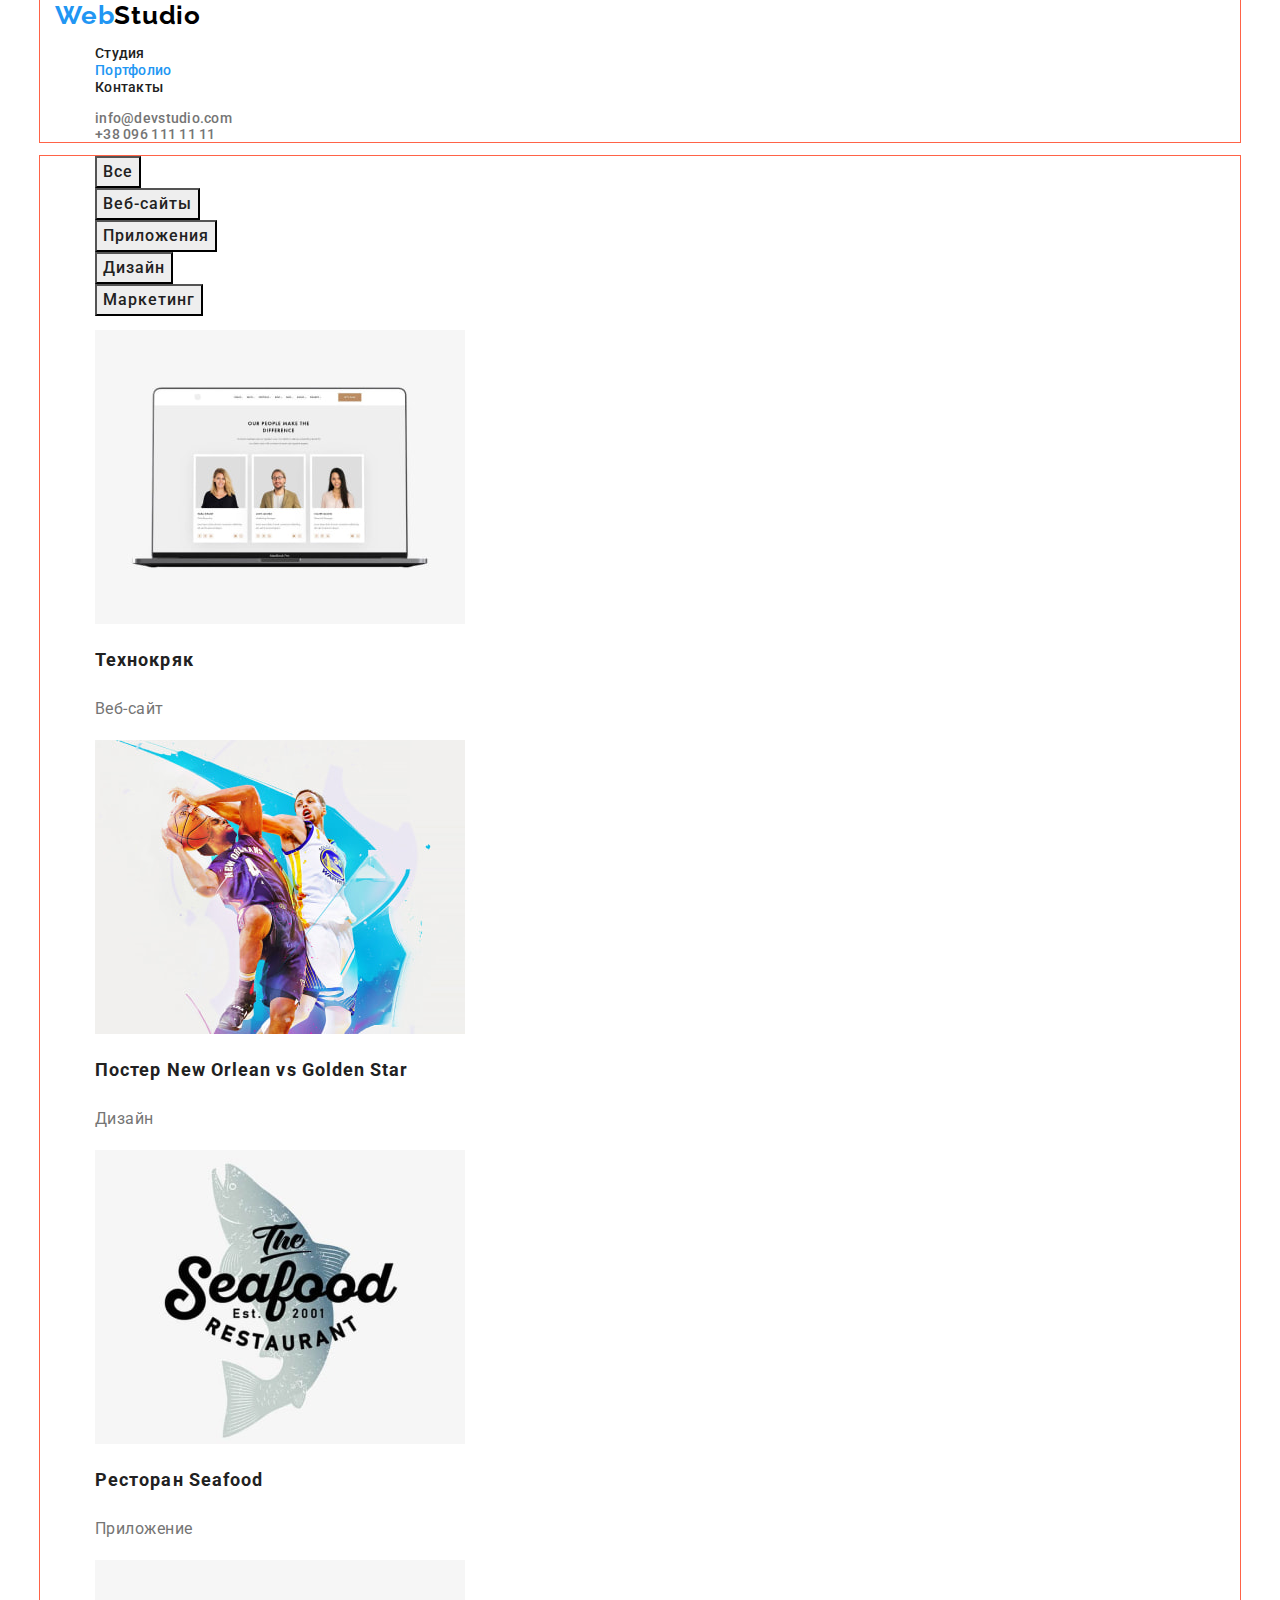
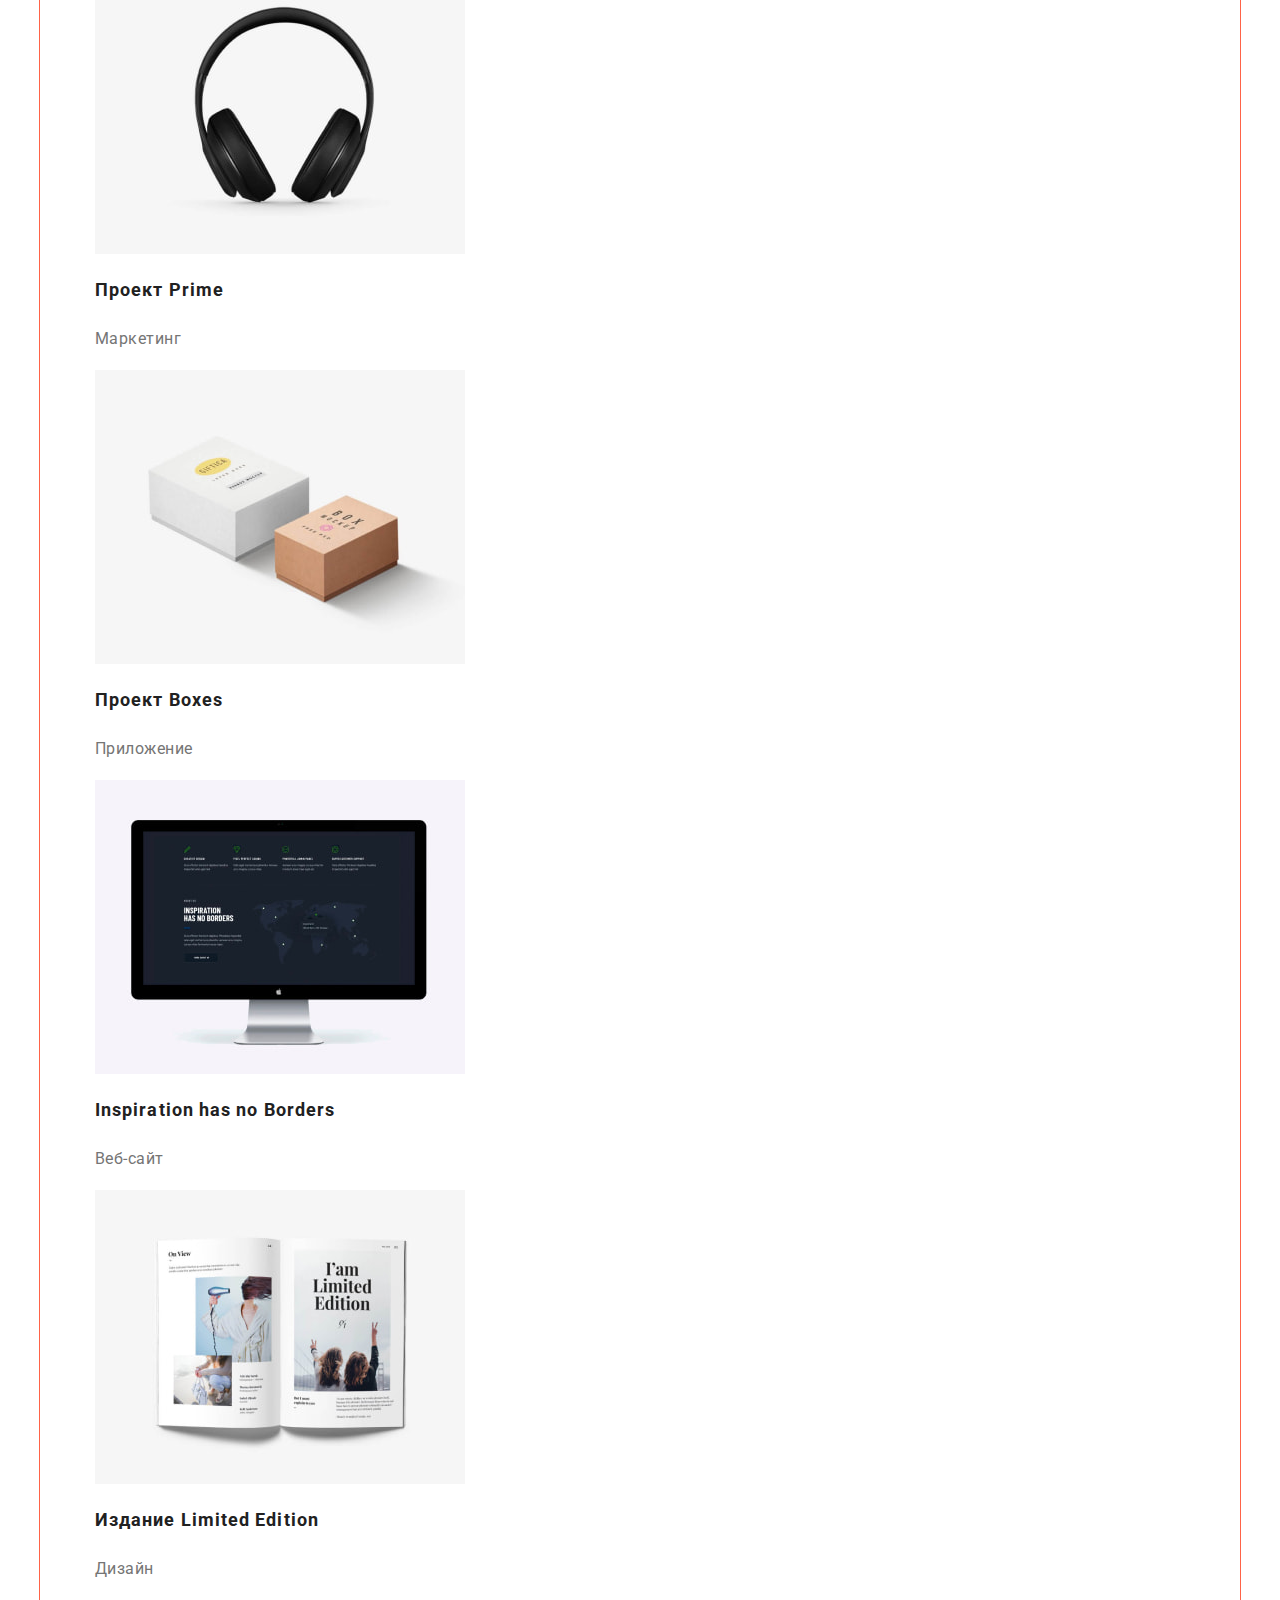
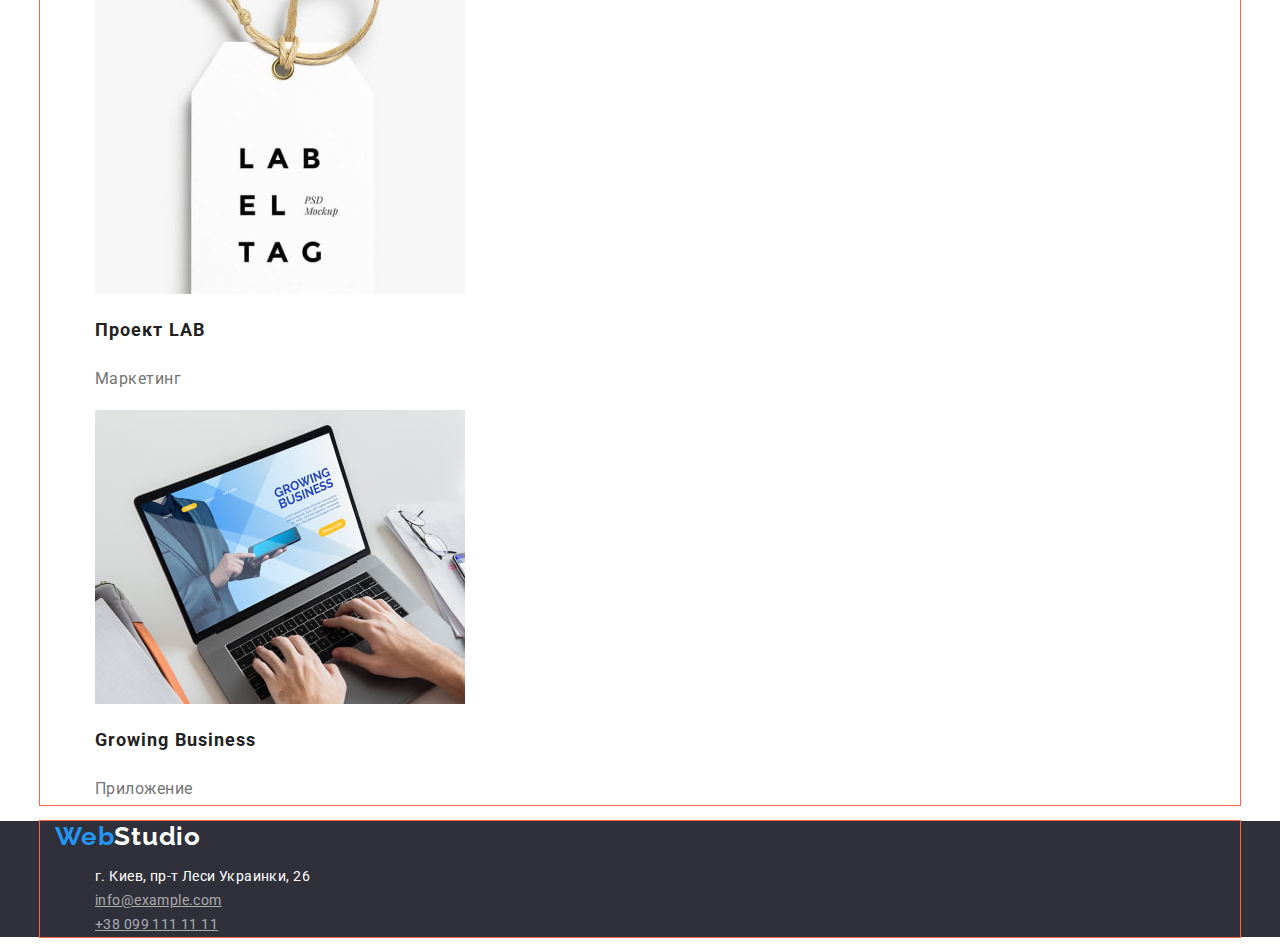
==== portfolio.html @ 44c4bb5a "начинает работу дз3" ====
<!DOCTYPE html>
<html lang="en">
  <head>
    <meta charset="UTF-8" />
    <meta http-equiv="X-UA-Compatible" content="IE=edge" />
    <meta name="viewport" content="width=device-width, initial-scale=1.0" />
    <title>Document</title>
    <!-- Project fonts -->
    <link rel="preconnect" href="https://fonts.googleapis.com" />
    <link rel="preconnect" href="https://fonts.gstatic.com" crossorigin />
    <link
      href="https://fonts.googleapis.com/css2?family=Raleway:wght@700&family=Roboto:wght@400;500;700;900&display=swap"
      rel="stylesheet"
    />
    <!--Normalize -->
    <link
      rel="stylesheet"
      href="https://cdn.jsdelivr.net/npm/modern-normalize@1.1.0/modern-normalize.min.css"
    />
    <!-- Custom styles -->
    <link rel="stylesheet" href="./css/styles.css" />
  </head>

  <body>
    <!-- Шапка сайта -->
    <header>
      <div class="container">
        <nav class="header-nav">
          <a href="index.html" lang="en" class="logo-link"
            >Web<span class="logo-up">Studio</span></a
          >
          <ul class="site-nav">
            <li class="list"><a href="index.html" class="link current">Студия</a></li>
            <li class="list"><a href="./portfolio.html" class="link active">Портфолио</a></li>
            <li class="list"><a href="" class="link">Контакты</a></li>
          </ul>
        </nav>
        <ul class="header-contacts">
          <li class="list">
            <a href="mailto:info@devstudio.com" class="contacts">info@devstudio.com</a>
          </li>
          <li class="list"><a href="tel:+380961111111" class="contacts">+38 096 111 11 11</a></li>
        </ul>
      </div>
    </header>

    <!-- Портфолио -->
    <main>
      <section class="portfolio">
        <div class="container">
          <h1 class="visually-hidden">Портфолио</h1>
          <ul class="portfolio-nav">
            <li class="list"><button type="button" class="button">Все</button></li>
            <li class="list"><button type="button" class="button">Веб-сайты</button></li>
            <li class="list"><button type="button" class="button">Приложения</button></li>
            <li class="list"><button type="button" class="button">Дизайн</button></li>
            <li class="list"><button type="button" class="button">Маркетинг</button></li>
          </ul>
          <ul class="portfolio-title">
            <li class="portfolio-list">
              <img
                src="./images/images-portfolio/portfolio-1.jpg"
                alt="Ноутбук"
                width="370"
                height="294"
              />
              <h2 class="title">Технокряк</h2>
              <p class="list">Веб-сайт</p>
            </li>
            <li class="portfolio-list">
              <img
                src="./images/images-portfolio/portfolio-2.jpg"
                alt="Баскетбол"
                width="370"
                height="294"
              />
              <h2 class="title">Постер New Orlean vs Golden Star</h2>
              <p class="list">Дизайн</p>
            </li>
            <li class="portfolio-list">
              <img
                src="./images/images-portfolio/portfolio-3.jpg"
                alt="Рыбный ресторан"
                width="370"
                height="294"
              />
              <h2 class="title">Ресторан Seafood</h2>
              <p class="list">Приложение</p>
            </li>
            <li class="portfolio-list">
              <img
                src="./images/images-portfolio/portfolio-4.jpg"
                alt="Наушники"
                width="370"
                height="294"
              />
              <h2 class="title">Проект Prime</h2>
              <p class="list">Маркетинг</p>
            </li>
            <li class="portfolio-list">
              <img
                src="./images/images-portfolio/portfolio-5.jpg"
                alt="Коробки"
                width="370"
                height="294"
              />
              <h2 class="title">Проект Boxes</h2>
              <p class="list">Приложение</p>
            </li>
            <li class="portfolio-list">
              <img
                src="./images/images-portfolio/portfolio-6.jpg"
                alt="Монитор"
                width="370"
                height="294"
              />
              <h2 class="title">Inspiration has no Borders</h2>
              <p class="list">Веб-сайт</p>
            </li>
            <li class="portfolio-list">
              <img
                src="./images/images-portfolio/portfolio-7.jpg"
                alt="Журнал"
                width="370"
                height="294"
              />
              <h2 class="title">Издание Limited Edition</h2>
              <p class="list">Дизайн</p>
            </li>
            <li class="portfolio-list">
              <img
                src="./images/images-portfolio/portfolio-8.jpg"
                alt="Бирка"
                width="370"
                height="294"
              />
              <h2 class="title">Проект LAB</h2>
              <p class="list">Маркетинг</p>
            </li>
            <li class="portfolio-list">
              <img
                src="./images/images-portfolio/portfolio-9.jpg"
                alt="Робота с ноутбуком"
                width="370"
                height="294"
              />
              <h2 class="title">Growing Business</h2>
              <p class="list">Приложение</p>
            </li>
          </ul>
        </div>
      </section>
    </main>

    <!-- Футер -->
    <footer class="footer">
      <div class="container"><a href="index.html" lang="en" class="logo-link">Web<span class="logo-down">Studio</span></a>
      <address class="address">
        <ul class="address-list">
          <li class="list">
            <a
              class="link"
              href="https://goo.gl/maps/iHPk22q8Q6fAZVJF9"
              target="_blank"
              rel="noopenen noreferrer"
              >г. Киев, пр-т Леси Украинки, 26</a
            >
          </li>
          <li class="link">
            <a class="link-footer" href="mailto:info@example.com">info@example.com</a>
          </li>
          <li class="link">
            <a class="link-footer" href="tel:+380991111111">+38 099 111 11 11</a>
          </li>
        </ul></div>
      </address>
    </footer>
  </body>
</html>
---- css/styles.css ----
:root {
  --main-font: 'Roboto', sans-serif;
  --secondary-font: Raleway, sans-serif;

  --accent-text-color: #2196f3;
  --accent-secondary-text-color: #ffffff;
  --main-text-color: #212121;
  --secondary-text-color: #757575;

  --main-bg-color: #2f303a;
  --secondary-bg-color: #f5f4fa;
  --another-bg-color: #eeeeee;

  --logo-text-color: #000000;
  --header-line-color: #ececec;
  --contacts-footer-color: rgba(255, 255, 255, 0.6);
  --buton-bg-color: #2196f3;
}

/* General */

body {
  font-family: var(--main-font);

  font-size: 14px;
  letter-spacing: 0.03em;

  color: var(--secondary-text-color);
  background-color: var(--accent-secondary-text-color);
}

address {
  font-style: normal;
}

.button {
  font-family: var(--main-font);
  font-style: normal;
  font-weight: 700;
  font-size: 16px;
  line-height: 1.88;
  display: flex;
  align-items: center;
  text-align: center;
  letter-spacing: 0.06em;

  color: var(--accent-secondary-text-color);
  background-color: var(--buton-bg-color);

  cursor: pointer;
}

.list {
  list-style: none;
}

.link {
  text-decoration: none;
  list-style: none;
}

.visually-hidden {
  position: absolute;
  width: 1px;
  height: 1px;
  margin: -1px;
  border: 0;
  padding: 0;

  white-space: nowrap;
  clip-path: inset(100%);
  clip: rect(0 0 0 0);
  overflow: hidden;
}

.container {
  outline: 1px solid tomato;
  width: 1200px;

  padding-left: 15px;
  padding-right: 15px;

  margin-left: auto;
  margin-right: auto;
}

/* Header */
/* Logo */

.logo-link {
  font-family: var(--secondary-font);
  font-weight: 700;
  font-size: 26px;
  line-height: 1.19;
  letter-spacing: 0.03em;

  color: var(--accent-text-color);

  text-decoration: none;
}

.logo-up {
  color: var(--logo-text-color);
}

.logo-down {
  color: var(--accent-secondary-text-color);
}

/* Navigation */

.site-nav .link {
  font-weight: 500;
  letter-spacing: 0.02em;
  line-height: 1.14;

  color: var(--main-text-color);

  text-decoration: none;
  cursor: pointer;
}

.site-nav .link:hover,
.site-nav .link:focus {
  color: var(--accent-text-color);
}

/* Contacts */

.site-nav .header-contacts {
  list-style: none;
}

.site-nav .link:hover,
.site-nav .link:focus {
  color: var(--accent-text-color);
}

.site-nav .link .current {
  color: var(--accent-text-color);
}

.header-contacts .contacts {
  color: var(--secondary-text-color);
  font-weight: 500;
  letter-spacing: 0.02em;
  text-decoration: none;
}

.header-contacts .contacts:hover,
.header-contacts .contacts:focus {
  color: var(--accent-text-color);
}

/* Hero */

.hero {
  background: var(--main-bg-color);
}

.hero-title {
  font-weight: 900;
  font-size: 44px;
  line-height: 1.36;
  text-align: center;
  letter-spacing: 0.06em;
  text-transform: uppercase;

  color: var(--accent-secondary-text-color);
}

.link.active {
  color: var(--accent-text-color);
}

/* Peculiarities */

.peculiarities-list .title {
  font-weight: 700;
  font-size: 14px;
  line-height: 1.2;
  letter-spacing: 0.03em;
  text-transform: uppercase;

  color: var(--accent-secondary-text-color);
}

.title-list {
  font-size: 14px;
  font-weight: 700;
  line-height: 1.14;

  color: var(--main-text-color);

  text-transform: uppercase;
}

.peculiarities-list .text {
  font-size: 14px;
  line-height: 1.71;
  line-height: 146%;
  vertical-align: Top;

  color: var(--secondary-text-color);
}

/* Employment */

.work-title {
  font-weight: 700;
  font-size: 36px;
  line-height: 42px;
  text-align: center;
  letter-spacing: 0.03em;

  color: var(--main-text-color);
}

.work-title .list {
  list-style: none;
}

/* Team */

.team-list {
  list-style: none;
}

.team {
  background-color: var(--secondary-bg-color);
}

.team-title {
  font-weight: 700;
  font-size: 36px;
  line-height: 1.17;
  text-align: center;
  letter-spacing: 0.03em;

  color: var(--main-text-color);
}

.team-list .team-name {
  font-weight: 500;
  font-size: 16px;
  line-height: 1.18;
  text-align: center;
  letter-spacing: 0.03em;

  color: var(--main-text-color);
}

.team-list .text {
  font-size: 16px;
  line-height: 1.18;
  text-align: center;
  letter-spacing: 0.03em;
}
/* Footer */

.footer {
  background-color: var(--main-bg-color);
  text-decoration: none;
}

.address {
  font-style: normal;
}

.address .address-list {
  list-style: none;
}

.address-list .link {
  line-height: 1.72;

  color: var(--accent-secondary-text-color);

  text-decoration: none;
}

.address-list .link {
  line-height: 1.71;

  color: var(--accent-secondary-text-color);

  text-decoration: none;
}

.address-list .link-footer:hover,
.address-list .link-footer:focus {
  color: var(--accent-text-color);
}

.address-list .link-footer {
  font-size: 14px;
  line-height: 1.71;

  color: var(--contacts-footer-color);
}

.address-list .list:hover,
.address-list .list:focus {
  color: var(--accent-text-color);
}

/* Portfolio Page */

.portfolio {
  list-style: none;
}

.portfolio .button {
  font-weight: 500;
  font-size: 16px;
  line-height: 1.62;

  color: var(--main-text-color);
  background-color: var(--another-bg-color);
}

.portfolio .button:hover,
.portfolio .button:focus {
  color: var(--accent-secondary-text-color);
  background-color: var(--accent-text-color);

  cursor: pointer;
}
.portfolio-list .title {
  font-weight: 700;
  font-size: 18px;
  line-height: 2;
  letter-spacing: 0.06em;

  color: var(--main-text-color);
}

.portfolio-list .list {
  font-size: 16px;
  line-height: 1.88;
  letter-spacing: 0.03em;

  color: var(--secondary-text-color);
}

.portfolio-title {
  list-style: none;
}
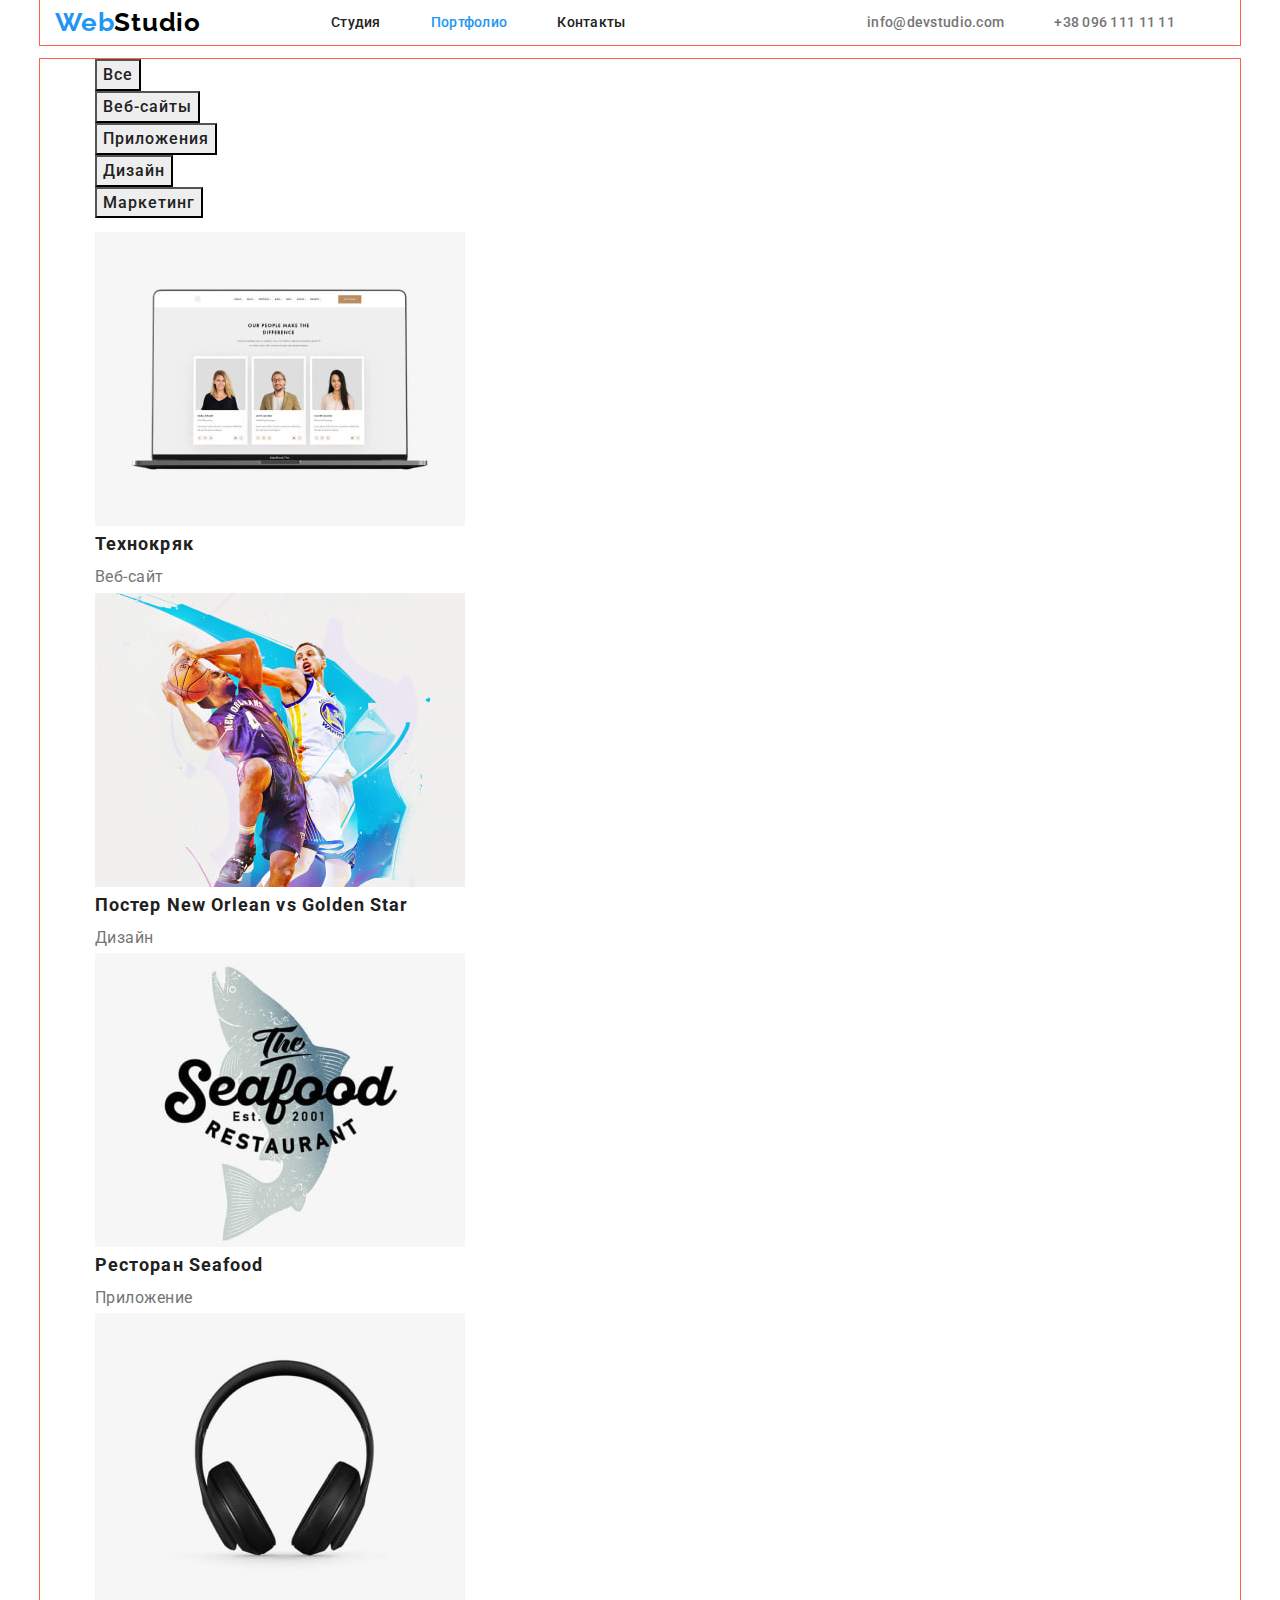
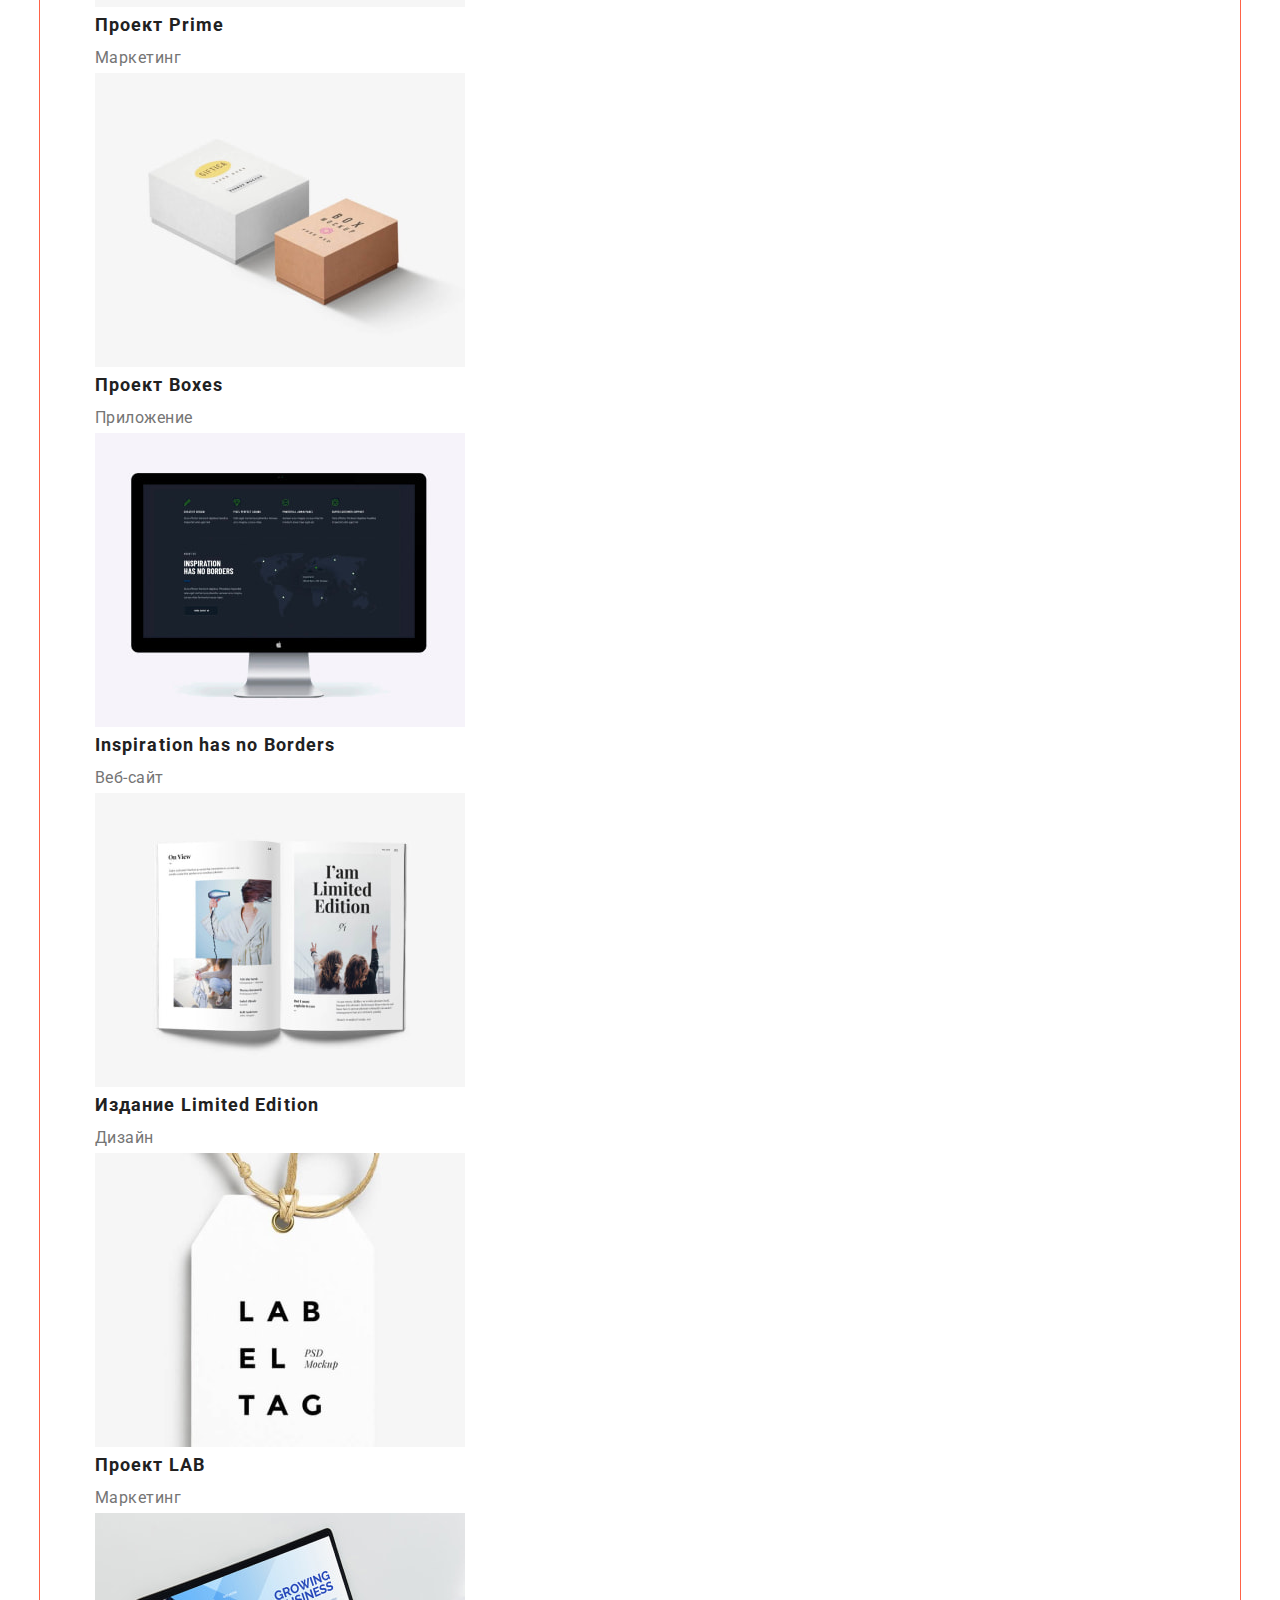
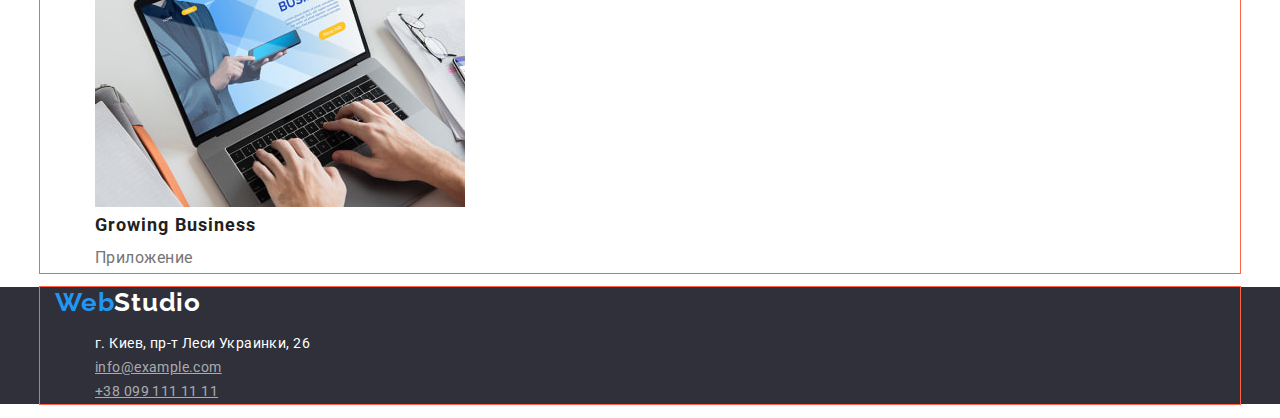
==== commit 52bb1bb1: "делает задачи по дз в header" ====
--- a/portfolio.html
+++ b/portfolio.html
@@ -23,16 +23,14 @@
 
   <body>
     <!-- Шапка сайта -->
-    <header>
-      <div class="container">
+     <header class="header">
+      <div class="container header-container">
+        <a class="logo-link" href="index.html" lang="en">Web<span class="logo-up">Studio</span></a>
         <nav class="header-nav">
-          <a href="index.html" lang="en" class="logo-link"
-            >Web<span class="logo-up">Studio</span></a
-          >
           <ul class="site-nav">
-            <li class="list"><a href="index.html" class="link current">Студия</a></li>
-            <li class="list"><a href="./portfolio.html" class="link active">Портфолио</a></li>
-            <li class="list"><a href="" class="link">Контакты</a></li>
+            <li class="list nav-list"><a href="index.html" class="link">Студия</a></li>
+            <li class="list nav-list"><a href="./portfolio.html" class="link active">Портфолио</a></li>
+            <li class="list nav-list"><a href="" class="link">Контакты</a></li>
           </ul>
         </nav>
         <ul class="header-contacts">
--- a/css/styles.css
+++ b/css/styles.css
@@ -29,6 +29,19 @@
   background-color: var(--accent-secondary-text-color);
 }
 
+h1,
+h2,
+h3,
+h4,
+h5,
+h6,
+p {
+  margin: 0%;
+}
+
+img {
+  display: block;
+}
 address {
   font-style: normal;
 }
@@ -52,6 +65,8 @@
 
 .list {
   list-style: none;
+  margin: 0;
+  padding: 0%;
 }
 
 .link {
@@ -87,7 +102,18 @@
 /* Header */
 /* Logo */
 
+.header-container {
+  display: flex;
+  align-items: center;
+}
+
+.header-contacts {
+  margin-left: auto;
+}
+
 .logo-link {
+  margin-right: 90px;
+
   font-family: var(--secondary-font);
   font-weight: 700;
   font-size: 26px;
@@ -103,11 +129,20 @@
   color: var(--logo-text-color);
 }
 
-.logo-down {
-  color: var(--accent-secondary-text-color);
-}
-
-/* Navigation */
+/* Navigation header */
+
+.site-nav {
+  display: flex;
+  align-items: center;
+}
+
+.nav-list {
+  margin-right: 50px;
+}
+
+.nav-list:last-child {
+  margin: 0;
+}
 
 .site-nav .link {
   font-weight: 500;
@@ -125,19 +160,23 @@
   color: var(--accent-text-color);
 }
 
+.site-nav .link .current {
+  color: var(--accent-text-color);
+}
+
 /* Contacts */
 
+.header-contacts {
+  display: flex;
+  align-items: center;
+}
+
+.contacts {
+  margin-right: 50px;
+}
+
 .site-nav .header-contacts {
   list-style: none;
-}
-
-.site-nav .link:hover,
-.site-nav .link:focus {
-  color: var(--accent-text-color);
-}
-
-.site-nav .link .current {
-  color: var(--accent-text-color);
 }
 
 .header-contacts .contacts {
@@ -304,6 +343,10 @@
   color: var(--accent-text-color);
 }
 
+.logo-down {
+  color: var(--accent-secondary-text-color);
+}
+
 /* Portfolio Page */
 
 .portfolio {
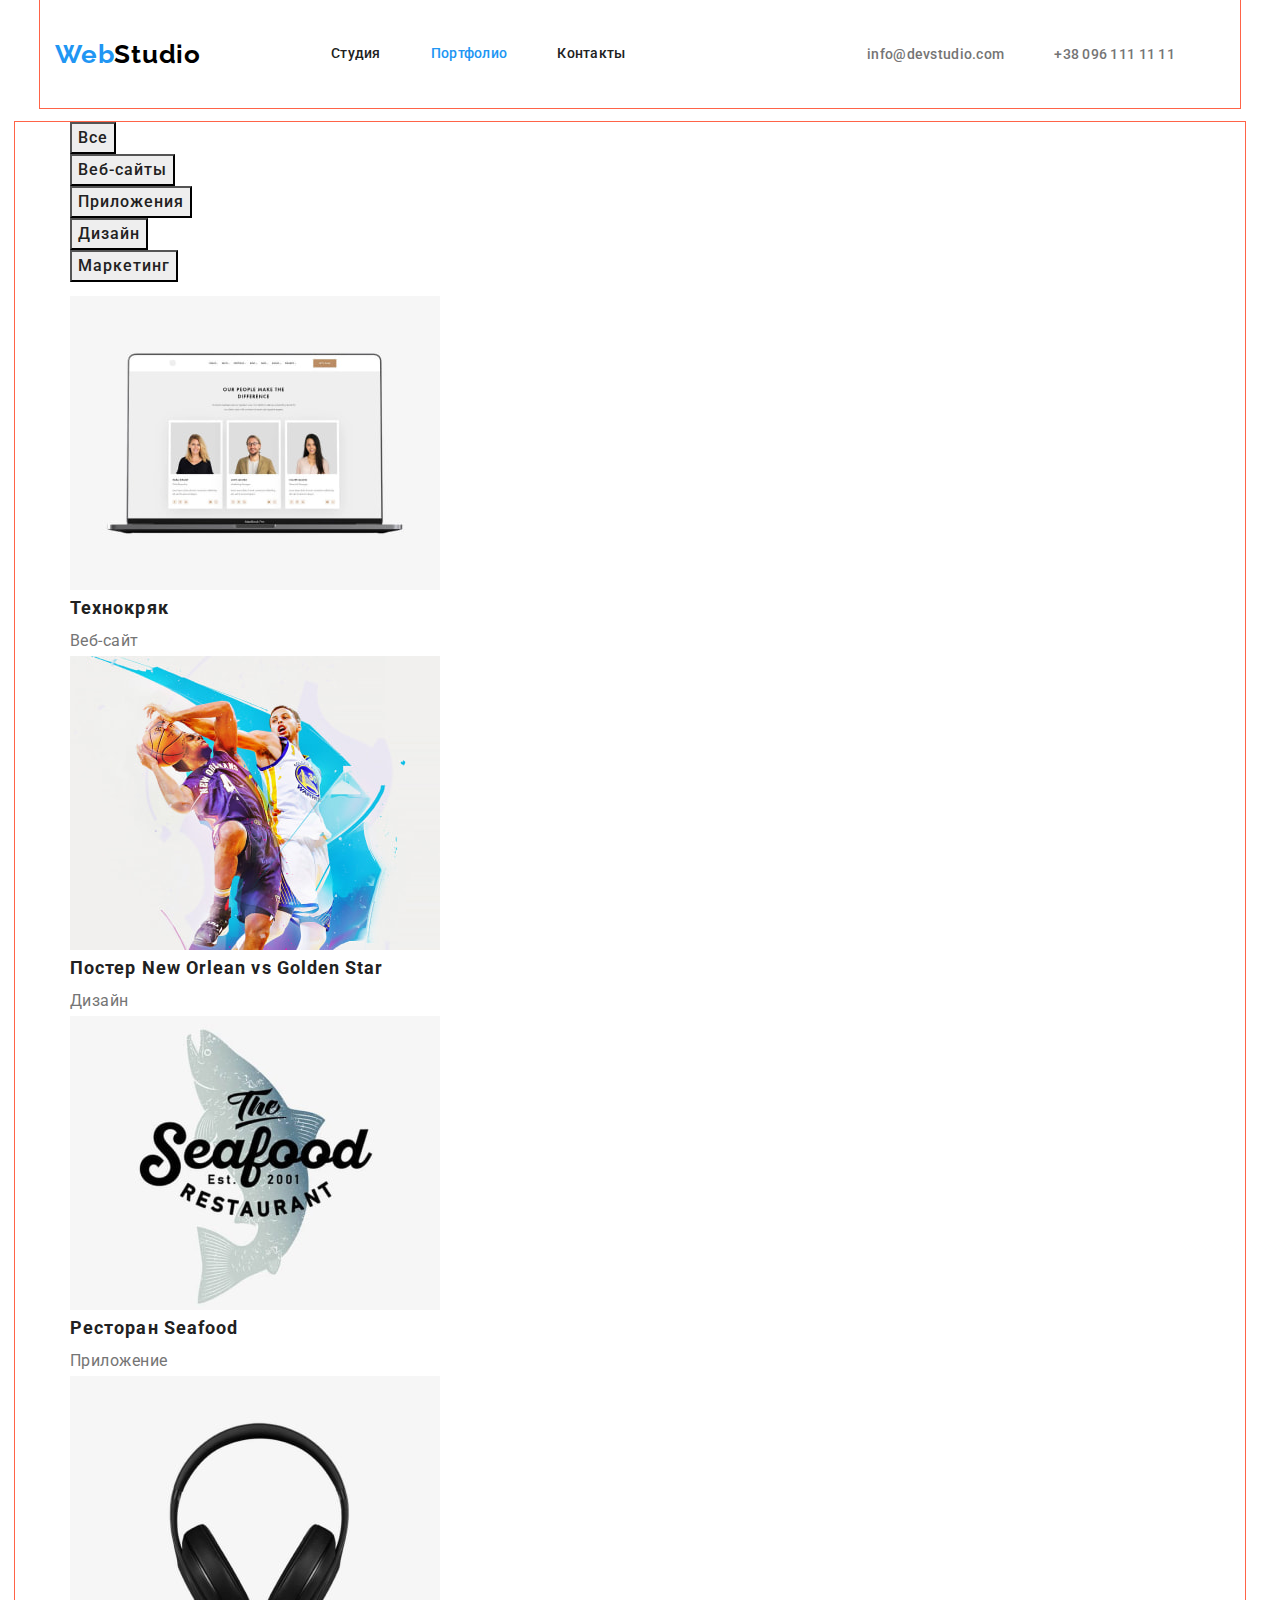
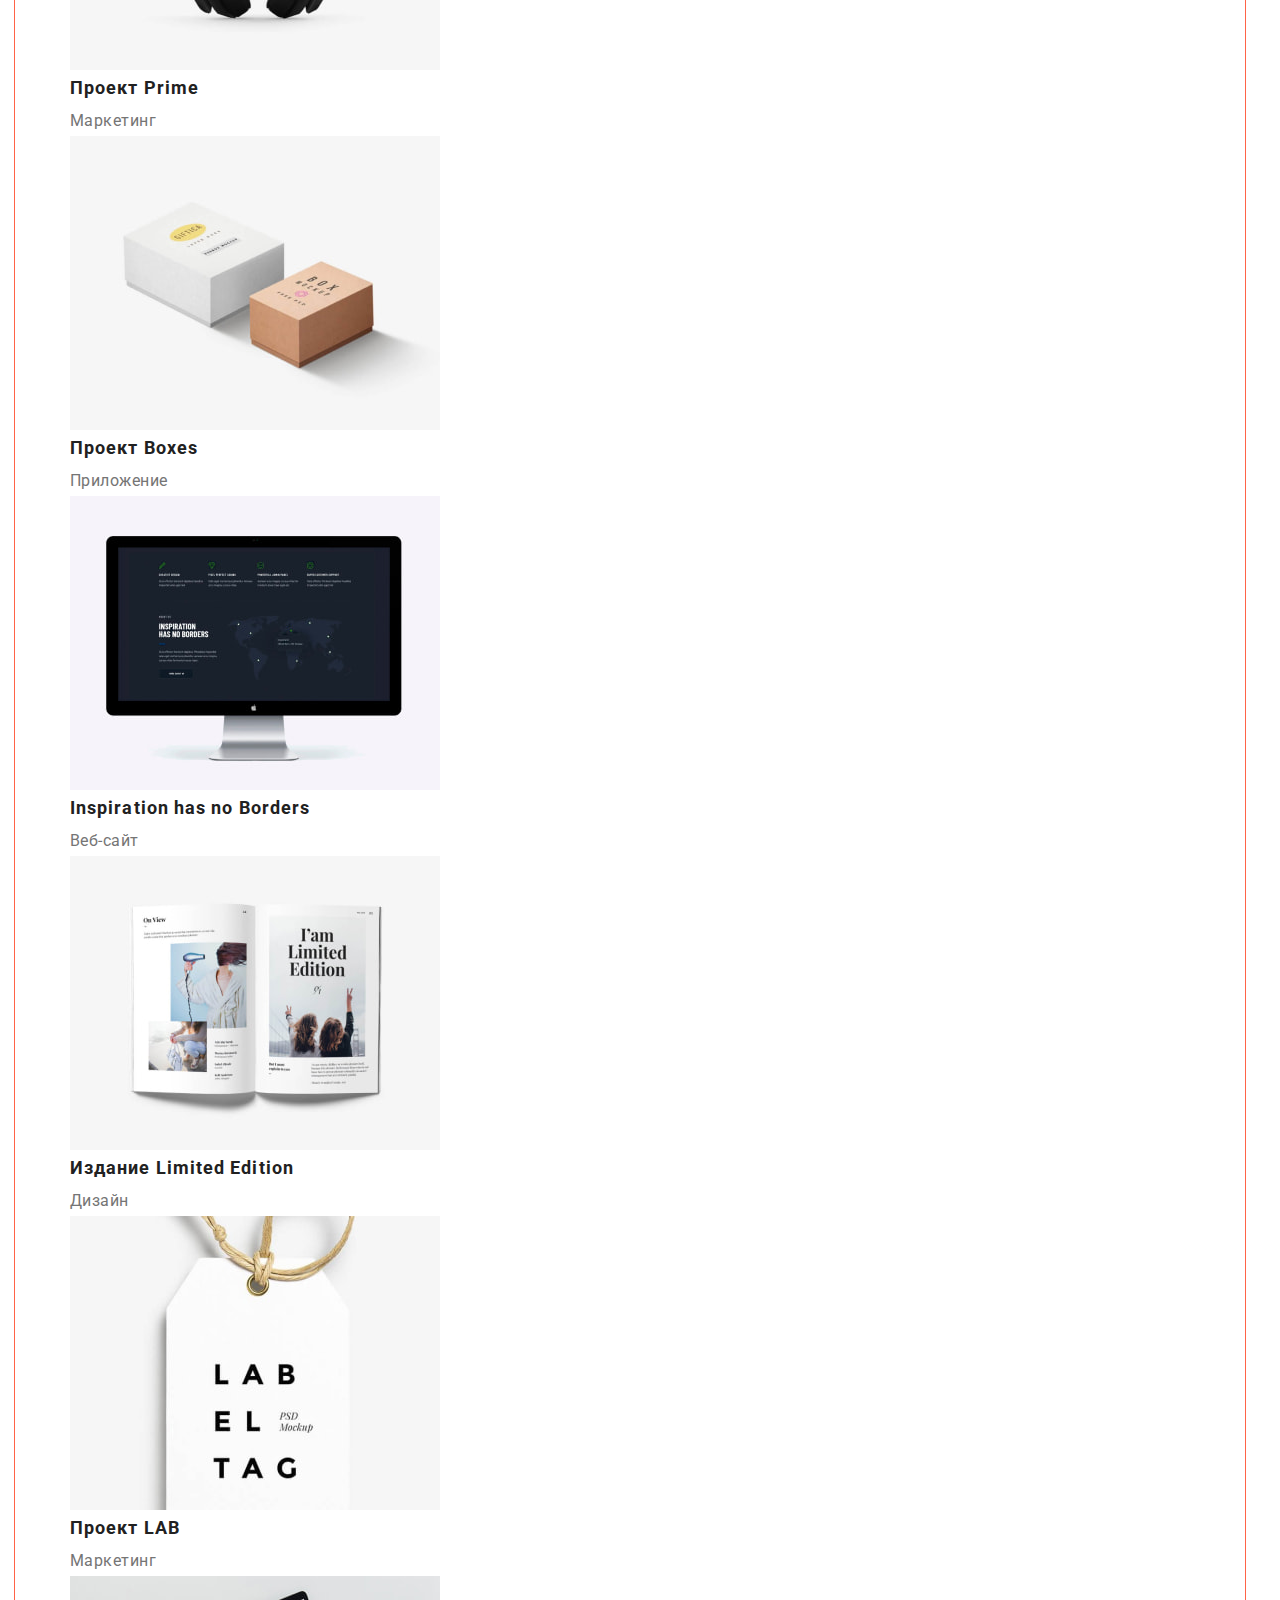
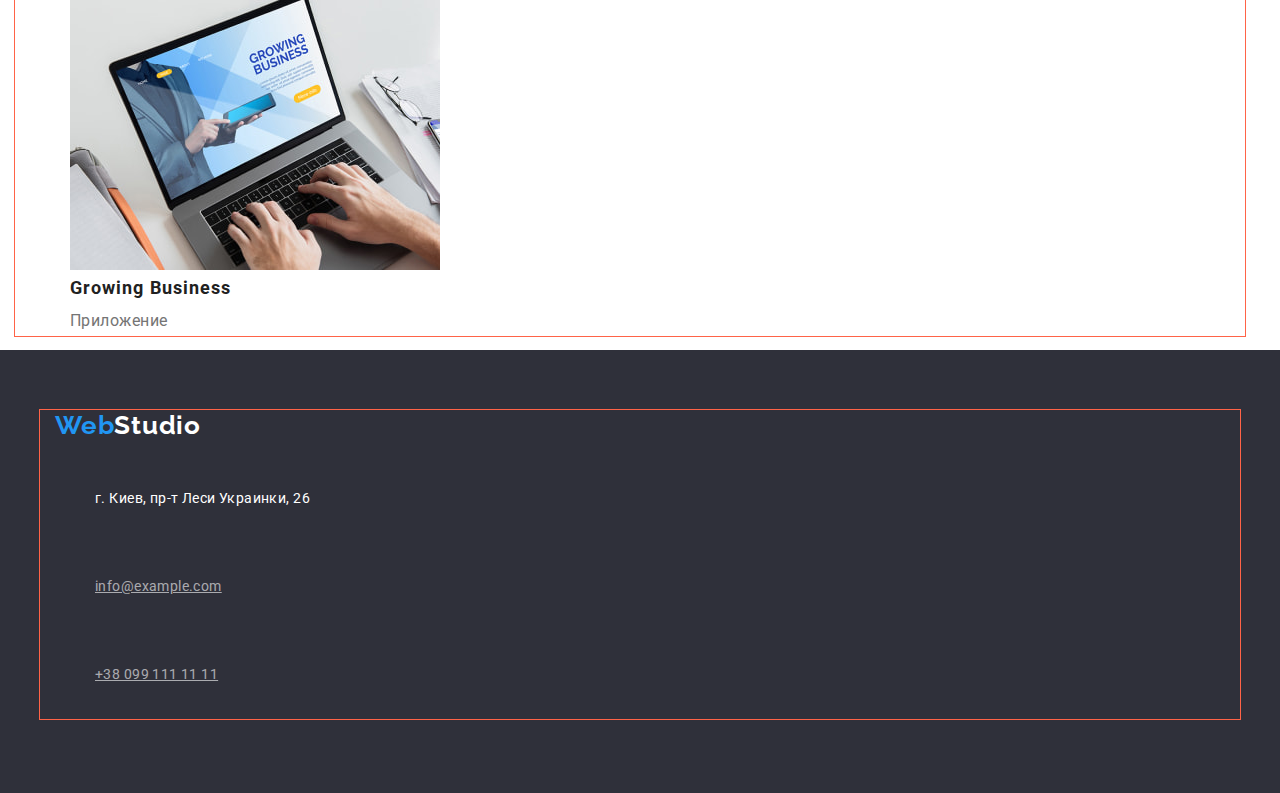
==== commit 123dac14: "начинает работу с героем" ====
--- a/portfolio.html
+++ b/portfolio.html
@@ -45,7 +45,7 @@
     <!-- Портфолио -->
     <main>
       <section class="portfolio">
-        <div class="container">
+        <div class="container portfolio-container">
           <h1 class="visually-hidden">Портфолио</h1>
           <ul class="portfolio-nav">
             <li class="list"><button type="button" class="button">Все</button></li>
--- a/css/styles.css
+++ b/css/styles.css
@@ -36,12 +36,13 @@
 h5,
 h6,
 p {
-  margin: 0%;
+  margin: 0;
 }
 
 img {
   display: block;
 }
+
 address {
   font-style: normal;
 }
@@ -61,17 +62,6 @@
   background-color: var(--buton-bg-color);
 
   cursor: pointer;
-}
-
-.list {
-  list-style: none;
-  margin: 0;
-  padding: 0%;
-}
-
-.link {
-  text-decoration: none;
-  list-style: none;
 }
 
 .visually-hidden {
@@ -99,6 +89,22 @@
   margin-right: auto;
 }
 
+.section {
+  padding-top: 94px;
+  padding-bottom: 94px;
+}
+
+.list {
+  list-style: none;
+  margin: 0;
+  padding: 0%;
+}
+
+.link {
+  text-decoration: none;
+  list-style: none;
+}
+
 /* Header */
 /* Logo */
 
@@ -181,8 +187,10 @@
 
 .header-contacts .contacts {
   color: var(--secondary-text-color);
+
   font-weight: 500;
   letter-spacing: 0.02em;
+
   text-decoration: none;
 }
 
@@ -191,13 +199,29 @@
   color: var(--accent-text-color);
 }
 
+.link,
+.contacts {
+  display: block;
+  padding-top: 32px;
+  padding-bottom: 32px;
+}
+
 /* Hero */
 
 .hero {
   background: var(--main-bg-color);
 }
 
+.button-hero {
+  margin-bottom: 30px;
+}
+
 .hero-title {
+  width: 696px;
+}
+.hero-title {
+  margin-bottom: 30px;
+
   font-weight: 900;
   font-size: 44px;
   line-height: 1.36;
@@ -213,6 +237,14 @@
 }
 
 /* Peculiarities */
+
+.peculiarities-list {
+  display: flex;
+  align-items: center;
+}
+.peculiarities-list .list {
+  width: 270px;
+}
 
 .peculiarities-list .title {
   font-weight: 700;
@@ -298,6 +330,9 @@
 /* Footer */
 
 .footer {
+  padding-top: 60px;
+  padding-bottom: 60px;
+
   background-color: var(--main-bg-color);
   text-decoration: none;
 }
@@ -348,6 +383,13 @@
 }
 
 /* Portfolio Page */
+.portfolio-container {
+  width: 1230px;
+  margin-left: 15px;
+  margin-right: 15px;
+  margin-top: 0;
+  margin-bottom: 0;
+}
 
 .portfolio {
   list-style: none;
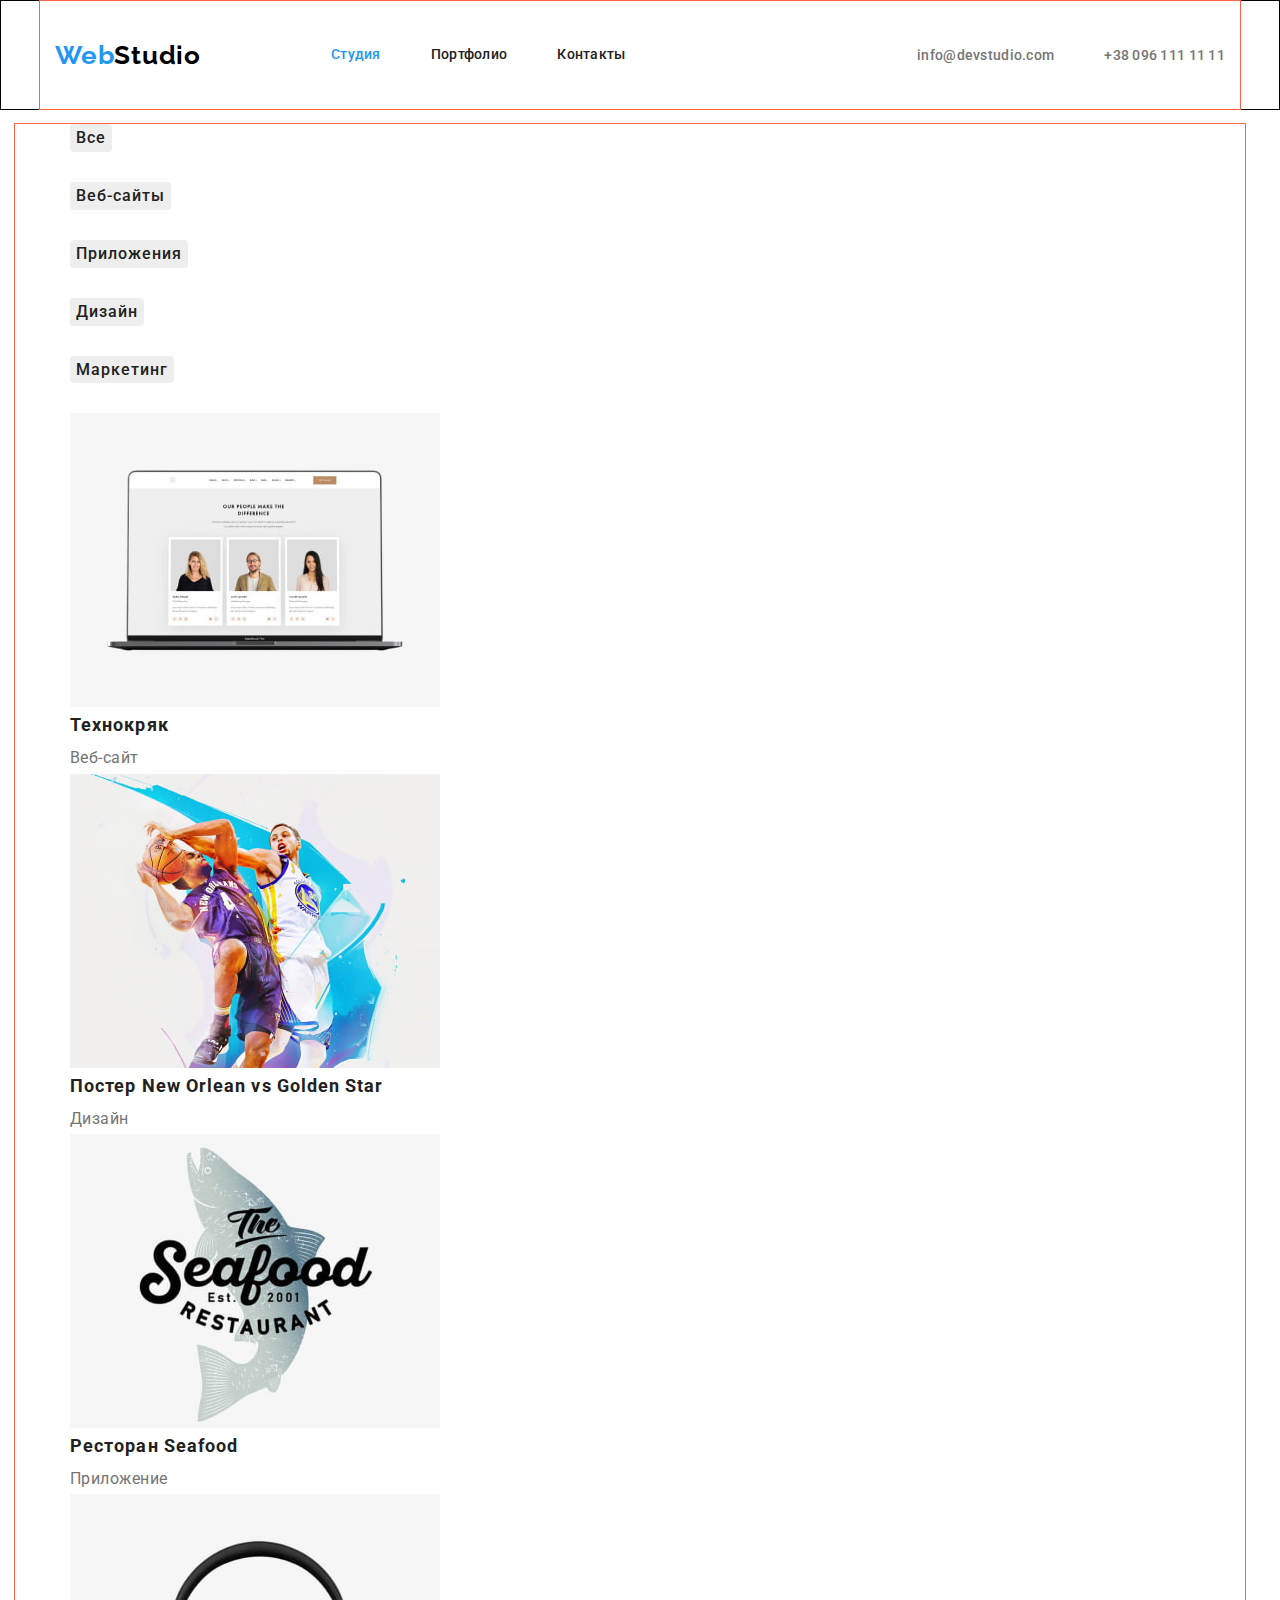
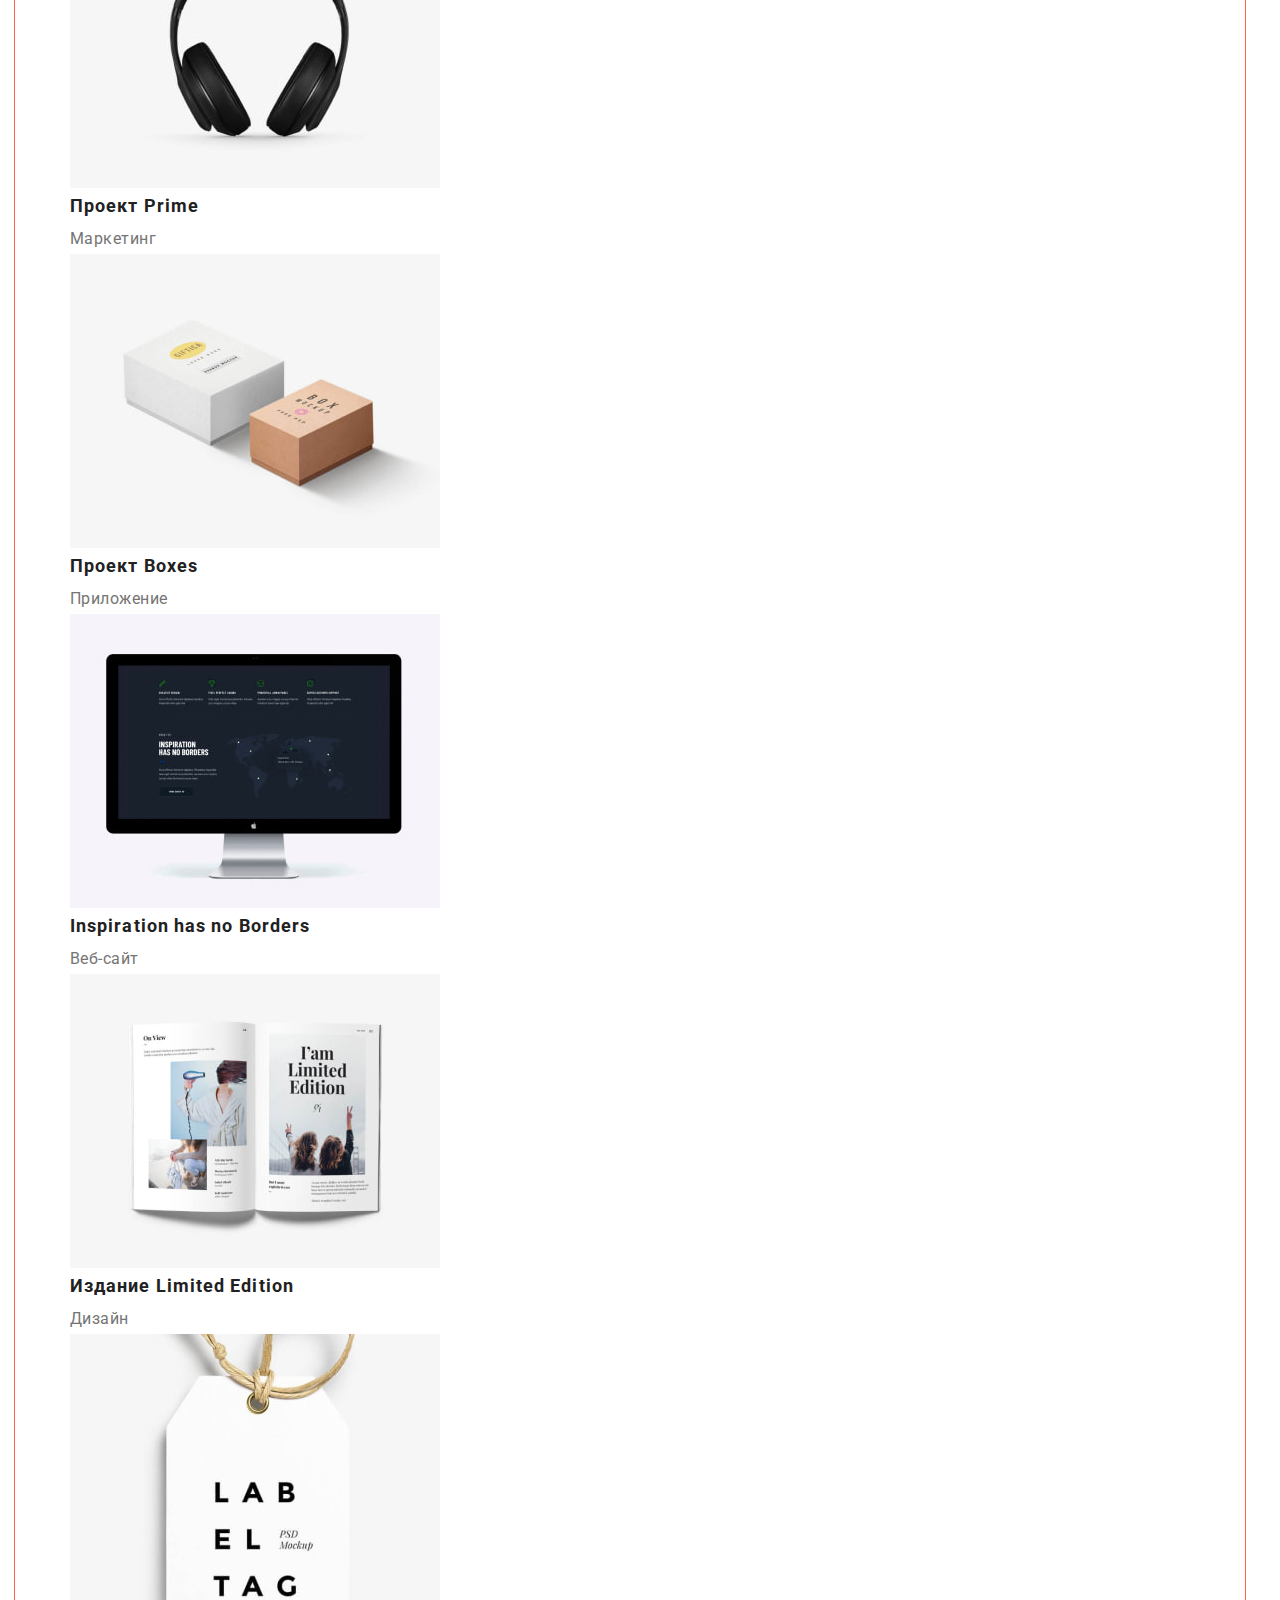
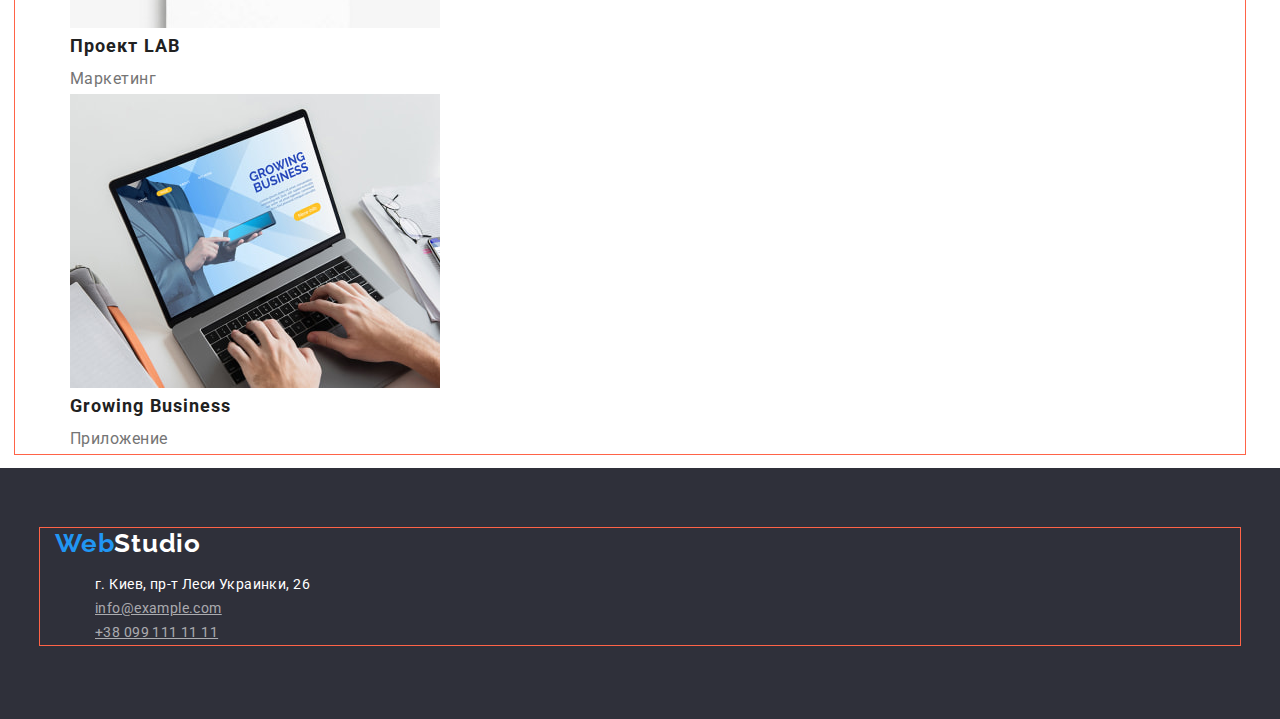
==== commit fec7605e: "создает flex для hero+peculiarities" ====
--- a/portfolio.html
+++ b/portfolio.html
@@ -23,18 +23,20 @@
 
   <body>
     <!-- Шапка сайта -->
-     <header class="header">
+    <header class="header">
       <div class="container header-container">
         <a class="logo-link" href="index.html" lang="en">Web<span class="logo-up">Studio</span></a>
         <nav class="header-nav">
           <ul class="site-nav">
-            <li class="list nav-list"><a href="index.html" class="link">Студия</a></li>
-            <li class="list nav-list"><a href="./portfolio.html" class="link active">Портфолио</a></li>
-            <li class="list nav-list"><a href="" class="link">Контакты</a></li>
+            <li class="list nav-list"><a href="" class="link active nav-link">Студия</a></li>
+            <li class="list nav-list">
+              <a href="./portfolio.html" class="link nav-link">Портфолио</a>
+            </li>
+            <li class="list nav-list"><a href="" class="link nav-link">Контакты</a></li>
           </ul>
         </nav>
         <ul class="header-contacts">
-          <li class="list">
+          <li class="list list-contacts">
             <a href="mailto:info@devstudio.com" class="contacts">info@devstudio.com</a>
           </li>
           <li class="list"><a href="tel:+380961111111" class="contacts">+38 096 111 11 11</a></li>
--- a/css/styles.css
+++ b/css/styles.css
@@ -105,36 +105,37 @@
   list-style: none;
 }
 
+/* Logo */
+
+.logo-link {
+  margin-right: 90px;
+
+  font-family: var(--secondary-font);
+  font-weight: 700;
+  font-size: 26px;
+  line-height: 1.19;
+  letter-spacing: 0.03em;
+
+  color: var(--accent-text-color);
+
+  text-decoration: none;
+}
+
+.logo-up {
+  color: var(--logo-text-color);
+}
+
 /* Header */
-/* Logo */
+
+.header {
+  border: 1px solid black;
+}
 
 .header-container {
   display: flex;
   align-items: center;
 }
 
-.header-contacts {
-  margin-left: auto;
-}
-
-.logo-link {
-  margin-right: 90px;
-
-  font-family: var(--secondary-font);
-  font-weight: 700;
-  font-size: 26px;
-  line-height: 1.19;
-  letter-spacing: 0.03em;
-
-  color: var(--accent-text-color);
-
-  text-decoration: none;
-}
-
-.logo-up {
-  color: var(--logo-text-color);
-}
-
 /* Navigation header */
 
 .site-nav {
@@ -148,6 +149,13 @@
 
 .nav-list:last-child {
   margin: 0;
+}
+
+.nav-link {
+  display: block;
+
+  padding-top: 32px;
+  padding-bottom: 32px;
 }
 
 .site-nav .link {
@@ -175,10 +183,16 @@
 .header-contacts {
   display: flex;
   align-items: center;
-}
-
-.contacts {
+
+  margin-left: auto;
+}
+
+.list-contacts {
   margin-right: 50px;
+}
+
+.list-contacts:last-child {
+  margin-right: 0;
 }
 
 .site-nav .header-contacts {
@@ -189,6 +203,7 @@
   color: var(--secondary-text-color);
 
   font-weight: 500;
+  line-height: 1.14;
   letter-spacing: 0.02em;
 
   text-decoration: none;
@@ -199,26 +214,19 @@
   color: var(--accent-text-color);
 }
 
-.link,
-.contacts {
-  display: block;
-  padding-top: 32px;
-  padding-bottom: 32px;
-}
-
 /* Hero */
 
 .hero {
+  padding-top: 200px;
+  padding-right: 0;
+  padding-bottom: 200px;
+  padding-left: 0;
+
+  text-align: center;
+
   background: var(--main-bg-color);
 }
 
-.button-hero {
-  margin-bottom: 30px;
-}
-
-.hero-title {
-  width: 696px;
-}
 .hero-title {
   margin-bottom: 30px;
 
@@ -232,6 +240,13 @@
   color: var(--accent-secondary-text-color);
 }
 
+.button {
+  margin-bottom: 30px;
+  border: none;
+  border-radius: 4px;
+  cursor: pointer;
+}
+
 .link.active {
   color: var(--accent-text-color);
 }
@@ -242,37 +257,34 @@
   display: flex;
   align-items: center;
 }
-.peculiarities-list .list {
-  width: 270px;
-}
-
-.peculiarities-list .title {
+
+.peculiarities-item {
+  flex-basis: calc((100% - 90px) / 4);
+  margin-right: 30px;
+}
+
+.peculiarities-item:nth-child(4n) {
+  margin-right: 0px;
+}
+
+.title-list {
+  margin-bottom: 10px;
+
   font-weight: 700;
   font-size: 14px;
+  line-height: 1.14;
   line-height: 1.2;
   letter-spacing: 0.03em;
   text-transform: uppercase;
 
-  color: var(--accent-secondary-text-color);
-}
-
-.title-list {
-  font-size: 14px;
-  font-weight: 700;
-  line-height: 1.14;
-
-  color: var(--main-text-color);
-
-  text-transform: uppercase;
+  color: var(--main-text-color);
 }
 
 .peculiarities-list .text {
   font-size: 14px;
   line-height: 1.71;
-  line-height: 146%;
-  vertical-align: Top;
-
-  color: var(--secondary-text-color);
+
+  color: var(--main-text-color));
 }
 
 /* Employment */
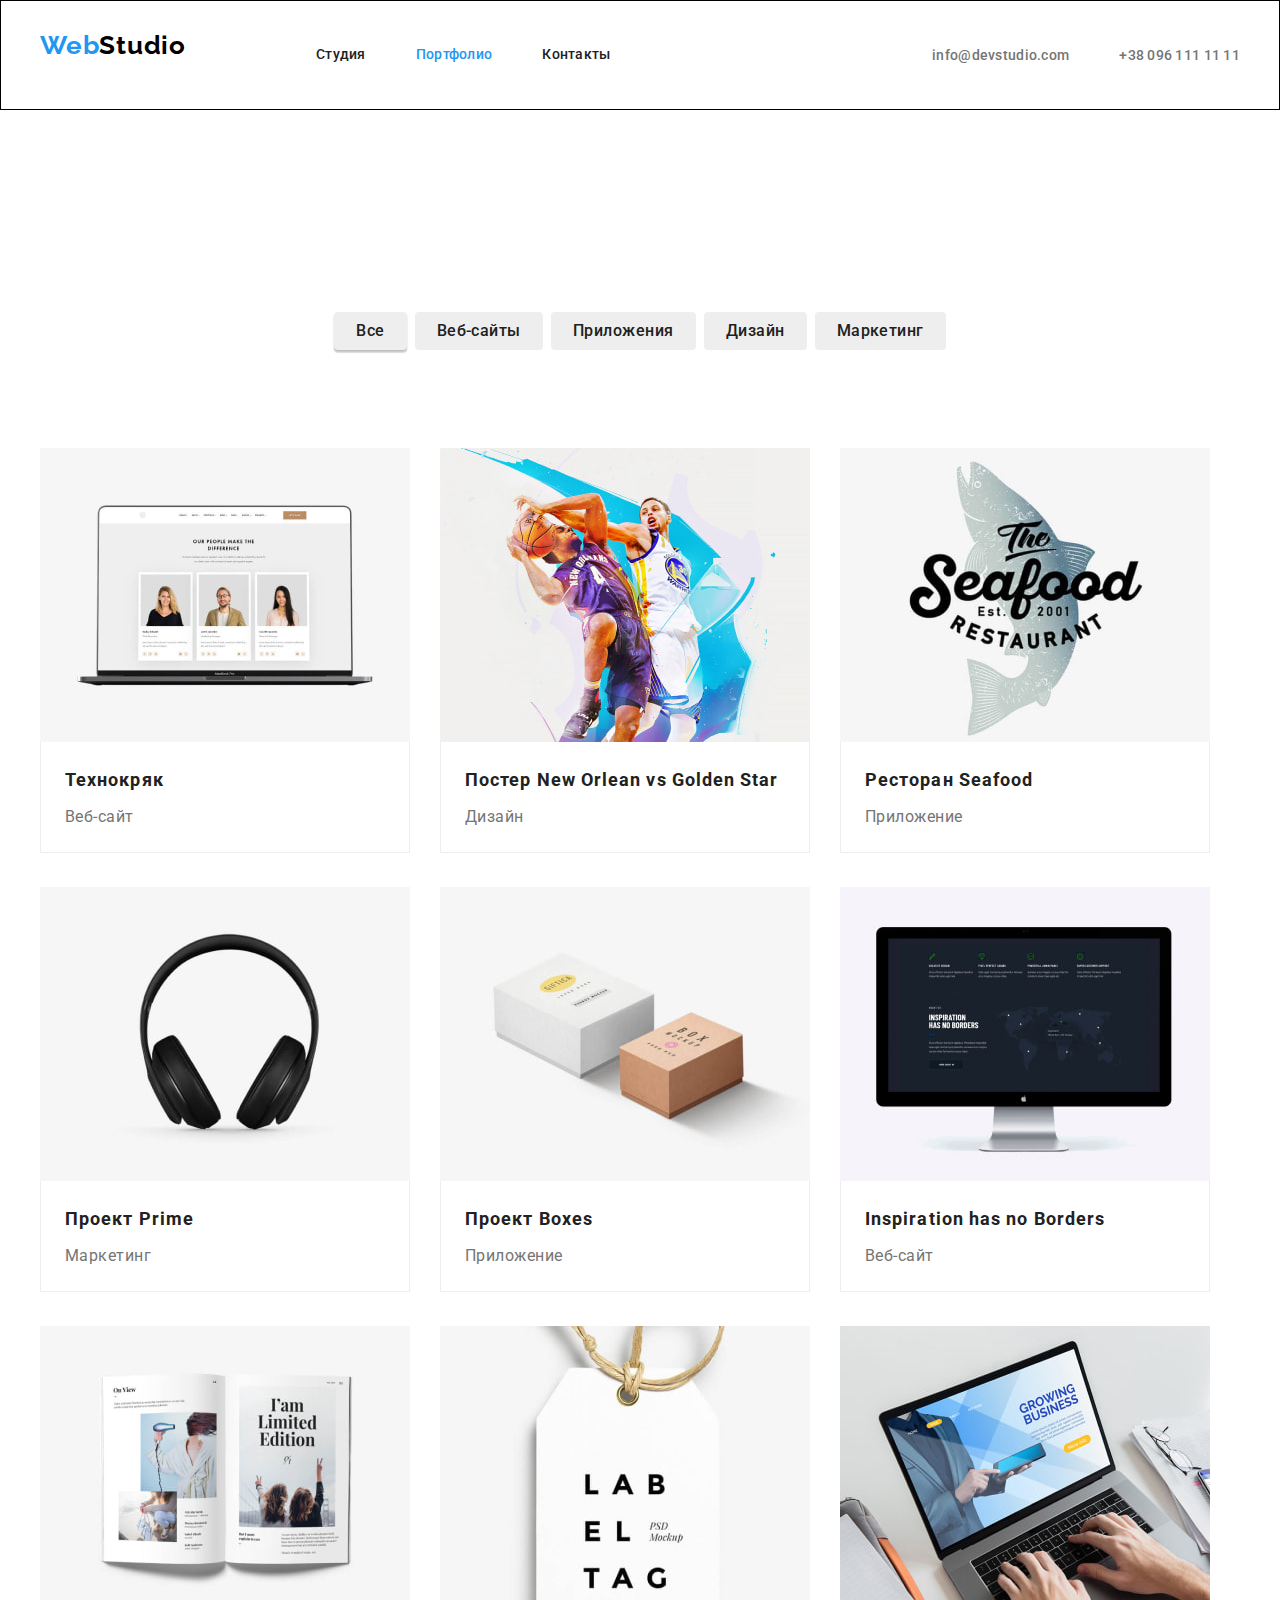
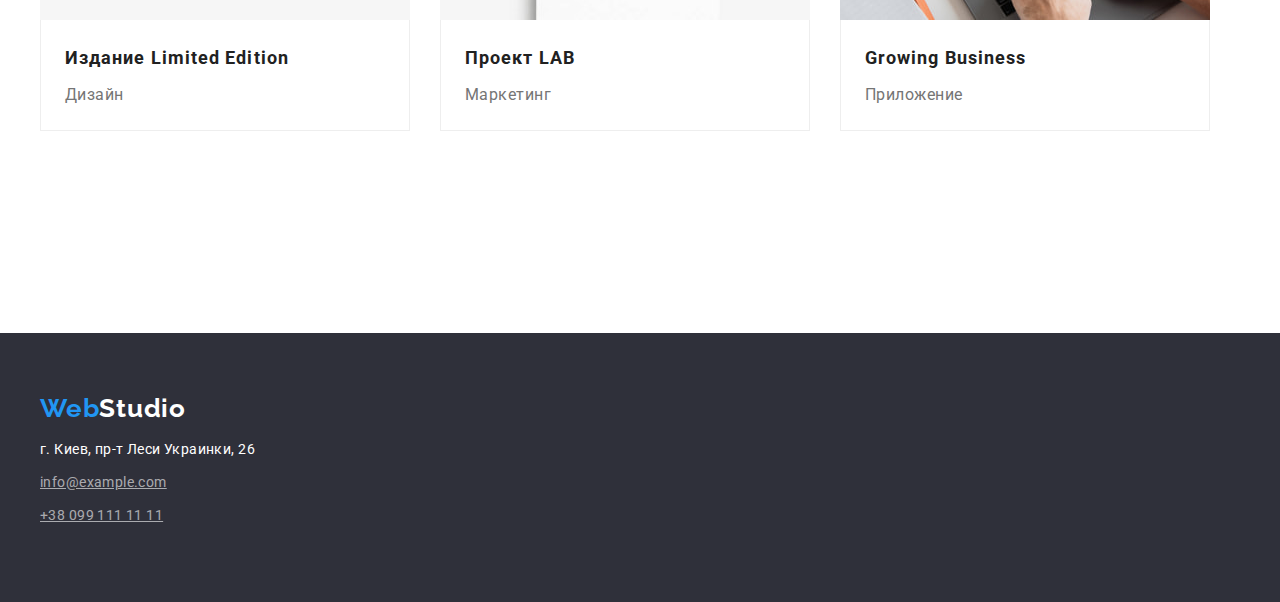
==== commit 1ed3f00e: "доделывает ДЗ-3" ====
--- a/portfolio.html
+++ b/portfolio.html
@@ -28,9 +28,9 @@
         <a class="logo-link" href="index.html" lang="en">Web<span class="logo-up">Studio</span></a>
         <nav class="header-nav">
           <ul class="site-nav">
-            <li class="list nav-list"><a href="" class="link active nav-link">Студия</a></li>
+            <li class="list nav-list"><a href="index.html" class="link nav-link">Студия</a></li>
             <li class="list nav-list">
-              <a href="./portfolio.html" class="link nav-link">Портфолио</a>
+              <a href="./portfolio.html" class="link active nav-link">Портфолио</a>
             </li>
             <li class="list nav-list"><a href="" class="link nav-link">Контакты</a></li>
           </ul>
@@ -46,106 +46,152 @@
 
     <!-- Портфолио -->
     <main>
-      <section class="portfolio">
+      <section class="portfolio section">
         <div class="container portfolio-container">
           <h1 class="visually-hidden">Портфолио</h1>
           <ul class="portfolio-nav">
-            <li class="list"><button type="button" class="button">Все</button></li>
-            <li class="list"><button type="button" class="button">Веб-сайты</button></li>
-            <li class="list"><button type="button" class="button">Приложения</button></li>
-            <li class="list"><button type="button" class="button">Дизайн</button></li>
-            <li class="list"><button type="button" class="button">Маркетинг</button></li>
+            <li class="list navigation-list">
+              <button class="button active" type="button">Все</button>
+            </li>
+            <li class="list navigation-list">
+              <button class="button" type="button">Веб-сайты</button>
+            </li>
+            <li class="list navigation-list">
+              <button class="button" type="button">Приложения</button>
+            </li>
+            <li class="list navigation-list">
+              <button class="button" type="button">Дизайн</button>
+            </li>
+            <li class="list navigation-list">
+              <button class="button" type="button">Маркетинг</button>
+            </li>
           </ul>
           <ul class="portfolio-title">
             <li class="portfolio-list">
-              <img
-                src="./images/images-portfolio/portfolio-1.jpg"
-                alt="Ноутбук"
-                width="370"
-                height="294"
-              />
-              <h2 class="title">Технокряк</h2>
-              <p class="list">Веб-сайт</p>
-            </li>
-            <li class="portfolio-list">
-              <img
-                src="./images/images-portfolio/portfolio-2.jpg"
-                alt="Баскетбол"
-                width="370"
-                height="294"
-              />
-              <h2 class="title">Постер New Orlean vs Golden Star</h2>
-              <p class="list">Дизайн</p>
-            </li>
-            <li class="portfolio-list">
-              <img
-                src="./images/images-portfolio/portfolio-3.jpg"
-                alt="Рыбный ресторан"
-                width="370"
-                height="294"
-              />
-              <h2 class="title">Ресторан Seafood</h2>
-              <p class="list">Приложение</p>
-            </li>
-            <li class="portfolio-list">
-              <img
-                src="./images/images-portfolio/portfolio-4.jpg"
-                alt="Наушники"
-                width="370"
-                height="294"
-              />
-              <h2 class="title">Проект Prime</h2>
-              <p class="list">Маркетинг</p>
-            </li>
-            <li class="portfolio-list">
-              <img
-                src="./images/images-portfolio/portfolio-5.jpg"
-                alt="Коробки"
-                width="370"
-                height="294"
-              />
-              <h2 class="title">Проект Boxes</h2>
-              <p class="list">Приложение</p>
-            </li>
-            <li class="portfolio-list">
-              <img
-                src="./images/images-portfolio/portfolio-6.jpg"
-                alt="Монитор"
-                width="370"
-                height="294"
-              />
-              <h2 class="title">Inspiration has no Borders</h2>
-              <p class="list">Веб-сайт</p>
-            </li>
-            <li class="portfolio-list">
-              <img
-                src="./images/images-portfolio/portfolio-7.jpg"
-                alt="Журнал"
-                width="370"
-                height="294"
-              />
-              <h2 class="title">Издание Limited Edition</h2>
-              <p class="list">Дизайн</p>
-            </li>
-            <li class="portfolio-list">
-              <img
-                src="./images/images-portfolio/portfolio-8.jpg"
-                alt="Бирка"
-                width="370"
-                height="294"
-              />
-              <h2 class="title">Проект LAB</h2>
-              <p class="list">Маркетинг</p>
-            </li>
-            <li class="portfolio-list">
-              <img
-                src="./images/images-portfolio/portfolio-9.jpg"
-                alt="Робота с ноутбуком"
-                width="370"
-                height="294"
-              />
-              <h2 class="title">Growing Business</h2>
-              <p class="list">Приложение</p>
+              <a class="link portfolio-link" href="#">
+                <img
+                  src="./images/images-portfolio/portfolio-1.jpg"
+                  alt="Ноутбук"
+                  width="370"
+                  height="294"
+                />
+                <div class="portfolio-project">
+                  <h2 class="title">Технокряк</h2>
+                  <p class="list">Веб-сайт</p>
+                </div>
+              </a>
+            </li>
+            <li class="portfolio-list">
+              <a class="link portfolio-link" href="#"
+                ><img
+                  src="./images/images-portfolio/portfolio-2.jpg"
+                  alt="Баскетбол"
+                  width="370"
+                  height="294"
+                />
+                <div class="portfolio-project">
+                  <h2 class="title">Постер New Orlean vs Golden Star</h2>
+                  <p class="list">Дизайн</p>
+                </div></a
+              >
+            </li>
+            <li class="portfolio-list">
+              <a class="link portfolio-link" href="#"
+                ><img
+                  src="./images/images-portfolio/portfolio-3.jpg"
+                  alt="Рыбный ресторан"
+                  width="370"
+                  height="294"
+                />
+                <div class="portfolio-project">
+                  <h2 class="title">Ресторан Seafood</h2>
+                  <p class="list">Приложение</p>
+                </div>
+              </a>
+            </li>
+            <li class="portfolio-list">
+              <a class="link portfolio-link" href="#"
+                ><img
+                  src="./images/images-portfolio/portfolio-4.jpg"
+                  alt="Наушники"
+                  width="370"
+                  height="294"
+                />
+                <div class="portfolio-project">
+                  <h2 class="title">Проект Prime</h2>
+                  <p class="list">Маркетинг</p>
+                </div></a
+              >
+            </li>
+            <li class="portfolio-list">
+              <a class="link portfolio-link" href="#"
+                ><img
+                  src="./images/images-portfolio/portfolio-5.jpg"
+                  alt="Коробки"
+                  width="370"
+                  height="294"
+                />
+                <div class="portfolio-project">
+                  <h2 class="title">Проект Boxes</h2>
+                  <p class="list">Приложение</p>
+                </div></a
+              >
+            </li>
+            <li class="portfolio-list">
+              <a class="link portfolio-link" href="#"
+                ><img
+                  src="./images/images-portfolio/portfolio-6.jpg"
+                  alt="Монитор"
+                  width="370"
+                  height="294"
+                />
+                <div class="portfolio-project">
+                  <h2 class="title">Inspiration has no Borders</h2>
+                  <p class="list">Веб-сайт</p>
+                </div>
+              </a>
+            </li>
+            <li class="portfolio-list">
+              <a class="link portfolio-link" href="#"
+                ><img
+                  src="./images/images-portfolio/portfolio-7.jpg"
+                  alt="Журнал"
+                  width="370"
+                  height="294"
+                />
+                <div class="portfolio-project">
+                  <h2 class="title">Издание Limited Edition</h2>
+                  <p class="list">Дизайн</p>
+                </div></a
+              >
+            </li>
+            <li class="portfolio-list">
+              <a class="link portfolio-link" href="#"
+                ><img
+                  src="./images/images-portfolio/portfolio-8.jpg"
+                  alt="Бирка"
+                  width="370"
+                  height="294"
+                />
+                <div class="portfolio-project">
+                  <h2 class="title">Проект LAB</h2>
+                  <p class="list">Маркетинг</p>
+                </div>
+              </a>
+            </li>
+            <li class="portfolio-list">
+              <a class="link portfolio-link" href="#">
+                <img
+                  src="./images/images-portfolio/portfolio-9.jpg"
+                  alt="Робота с ноутбуком"
+                  width="370"
+                  height="294"
+                />
+                <div class="portfolio-project">
+                  <h2 class="title">Growing Business</h2>
+                  <p class="list">Приложение</p>
+                </div></a
+              >
             </li>
           </ul>
         </div>
@@ -154,26 +200,30 @@
 
     <!-- Футер -->
     <footer class="footer">
-      <div class="container"><a href="index.html" lang="en" class="logo-link">Web<span class="logo-down">Studio</span></a>
-      <address class="address">
-        <ul class="address-list">
-          <li class="list">
-            <a
-              class="link"
-              href="https://goo.gl/maps/iHPk22q8Q6fAZVJF9"
-              target="_blank"
-              rel="noopenen noreferrer"
-              >г. Киев, пр-т Леси Украинки, 26</a
-            >
-          </li>
-          <li class="link">
-            <a class="link-footer" href="mailto:info@example.com">info@example.com</a>
-          </li>
-          <li class="link">
-            <a class="link-footer" href="tel:+380991111111">+38 099 111 11 11</a>
-          </li>
-        </ul></div>
-      </address>
+      <div class="container">
+        <a href="index.html" lang="en" class="logo-link"
+          >Web<span class="logo-down">Studio</span></a
+        >
+        <address class="adress">
+          <ul class="address-list">
+            <li class="list address-item">
+              <a
+                class="link"
+                href="https://goo.gl/maps/iHPk22q8Q6fAZVJF9"
+                target="_blank"
+                rel="noopenen noreferrer"
+                >г. Киев, пр-т Леси Украинки, 26</a
+              >
+            </li>
+            <li class="link address-item">
+              <a class="link-footer" href="mailto:info@example.com">info@example.com</a>
+            </li>
+            <li class="link address-item">
+              <a class="link-footer" href="tel:+380991111111">+38 099 111 11 11</a>
+            </li>
+          </ul>
+        </address>
+      </div>
     </footer>
   </body>
 </html>
--- a/css/styles.css
+++ b/css/styles.css
@@ -15,6 +15,11 @@
   --header-line-color: #ececec;
   --contacts-footer-color: rgba(255, 255, 255, 0.6);
   --buton-bg-color: #2196f3;
+
+  --box-shadow-team: 0px 1px 3px rgba(0, 0, 0, 0.12), 0px 1px 1px rgba(0, 0, 0, 0.14),
+    0px 2px 1px rgba(0, 0, 0, 0.2);
+  --btn-shadow: 0px 3px 1px rgba(0, 0, 0, 0.1), 0px 1px 2px rgba(0, 0, 0, 0.08),
+    0px 2px 2px rgba(0, 0, 0, 0.12);
 }
 
 /* General */
@@ -79,8 +84,8 @@
 }
 
 .container {
-  outline: 1px solid tomato;
-  width: 1200px;
+  /* outline: 1px solid tomato; */
+  width: 1230px;
 
   padding-left: 15px;
   padding-right: 15px;
@@ -284,15 +289,31 @@
   font-size: 14px;
   line-height: 1.71;
 
-  color: var(--main-text-color));
+  color: var(--main-text-color);
 }
 
 /* Employment */
+.work-section {
+  padding-top: 0%;
+}
+
+.work-photo {
+  display: flex;
+  padding: 0;
+}
+
+.work-list {
+  margin-right: 30px;
+}
+
+.work-list:last-child {
+  margin-right: 0px;
+}
 
 .work-title {
   font-weight: 700;
   font-size: 36px;
-  line-height: 42px;
+  line-height: 1.17;
   text-align: center;
   letter-spacing: 0.03em;
 
@@ -311,6 +332,24 @@
 
 .team {
   background-color: var(--secondary-bg-color);
+}
+.team-list {
+  display: flex;
+  padding: 0;
+}
+
+.team-item {
+  margin-right: 30px;
+  text-align: center;
+
+  background-color: var(--accent-secondary-text-color);
+
+  box-shadow: var(--box-shadow-team);
+  border-radius: 0px 0px 4px 4px;
+}
+
+.team-item:last-child {
+  margin-right: 0;
 }
 
 .team-title {
@@ -334,11 +373,18 @@
 }
 
 .team-list .text {
+  margin-top: 10px;
   font-size: 16px;
   line-height: 1.18;
   text-align: center;
   letter-spacing: 0.03em;
 }
+
+.team-cards {
+  margin-top: 30px;
+  margin-bottom: 30px;
+}
+
 /* Footer */
 
 .footer {
@@ -349,9 +395,26 @@
   text-decoration: none;
 }
 
+.logo-link {
+  margin-bottom: 20px;
+}
+
+.logo-down {
+  color: var(--accent-secondary-text-color);
+}
+
 .address {
   font-style: normal;
 }
+.address-item {
+  margin-bottom: 9px;
+}
+.address-item:last-child {
+  margin-bottom: 0;
+}
+.address-list {
+  padding-inline-start: 0;
+}
 
 .address .address-list {
   list-style: none;
@@ -367,6 +430,7 @@
 
 .address-list .link {
   line-height: 1.71;
+  letter-spacing: 0.03em;
 
   color: var(--accent-secondary-text-color);
 
@@ -375,6 +439,11 @@
 
 .address-list .link-footer:hover,
 .address-list .link-footer:focus {
+  color: var(--accent-text-color);
+}
+
+.address-list .list:hover,
+.address-list .list:focus {
   color: var(--accent-text-color);
 }
 
@@ -385,35 +454,53 @@
   color: var(--contacts-footer-color);
 }
 
-.address-list .list:hover,
-.address-list .list:focus {
-  color: var(--accent-text-color);
-}
-
-.logo-down {
-  color: var(--accent-secondary-text-color);
-}
-
 /* Portfolio Page */
+
 .portfolio-container {
-  width: 1230px;
-  margin-left: 15px;
-  margin-right: 15px;
+  padding-top: 94px;
+  padding-bottom: 94px;
   margin-top: 0;
   margin-bottom: 0;
 }
 
+.portfolio-nav {
+  display: flex;
+  margin-bottom: 34px;
+  justify-content: center;
+  padding: 0;
+}
+
+.navigation-list {
+  margin-right: 8px;
+}
+
+.navigation-list:last-child {
+  margin-right: 0;
+}
+
 .portfolio {
   list-style: none;
 }
-
+.button.active {
+  color: var(--accent-secondary-text-color);
+  background-color: var(--accent-text-color);
+  box-shadow: var(--btn-shadow);
+  border-radius: 4px;
+}
 .portfolio .button {
+  padding: 6px 22px;
+
   font-weight: 500;
   font-size: 16px;
   line-height: 1.62;
+  letter-spacing: 0.03em;
 
   color: var(--main-text-color);
   background-color: var(--another-bg-color);
+
+  border: none;
+  border-radius: 4px;
+  cursor: pointer;
 }
 
 .portfolio .button:hover,
@@ -421,9 +508,37 @@
   color: var(--accent-secondary-text-color);
   background-color: var(--accent-text-color);
 
+  box-shadow: var(--btn-shadow);
+
   cursor: pointer;
 }
+
+.portfolio-title {
+  display: flex;
+  flex-wrap: wrap;
+  padding: 0;
+}
+.portfolio-list {
+  flex-basis: 370px;
+  margin-top: 34px;
+  margin-right: 30px;
+
+  background-color: var(--accent-secondary-text-color);
+}
+
+.portfolio-list.portfolio-list:nth-child(3n) {
+  margin-right: 0;
+}
+
+.portfolio-project {
+  padding: 20px 24px;
+  border: 1px solid #eeeeee;
+  border-top: none;
+}
+
 .portfolio-list .title {
+  margin-bottom: 4px;
+
   font-weight: 700;
   font-size: 18px;
   line-height: 2;
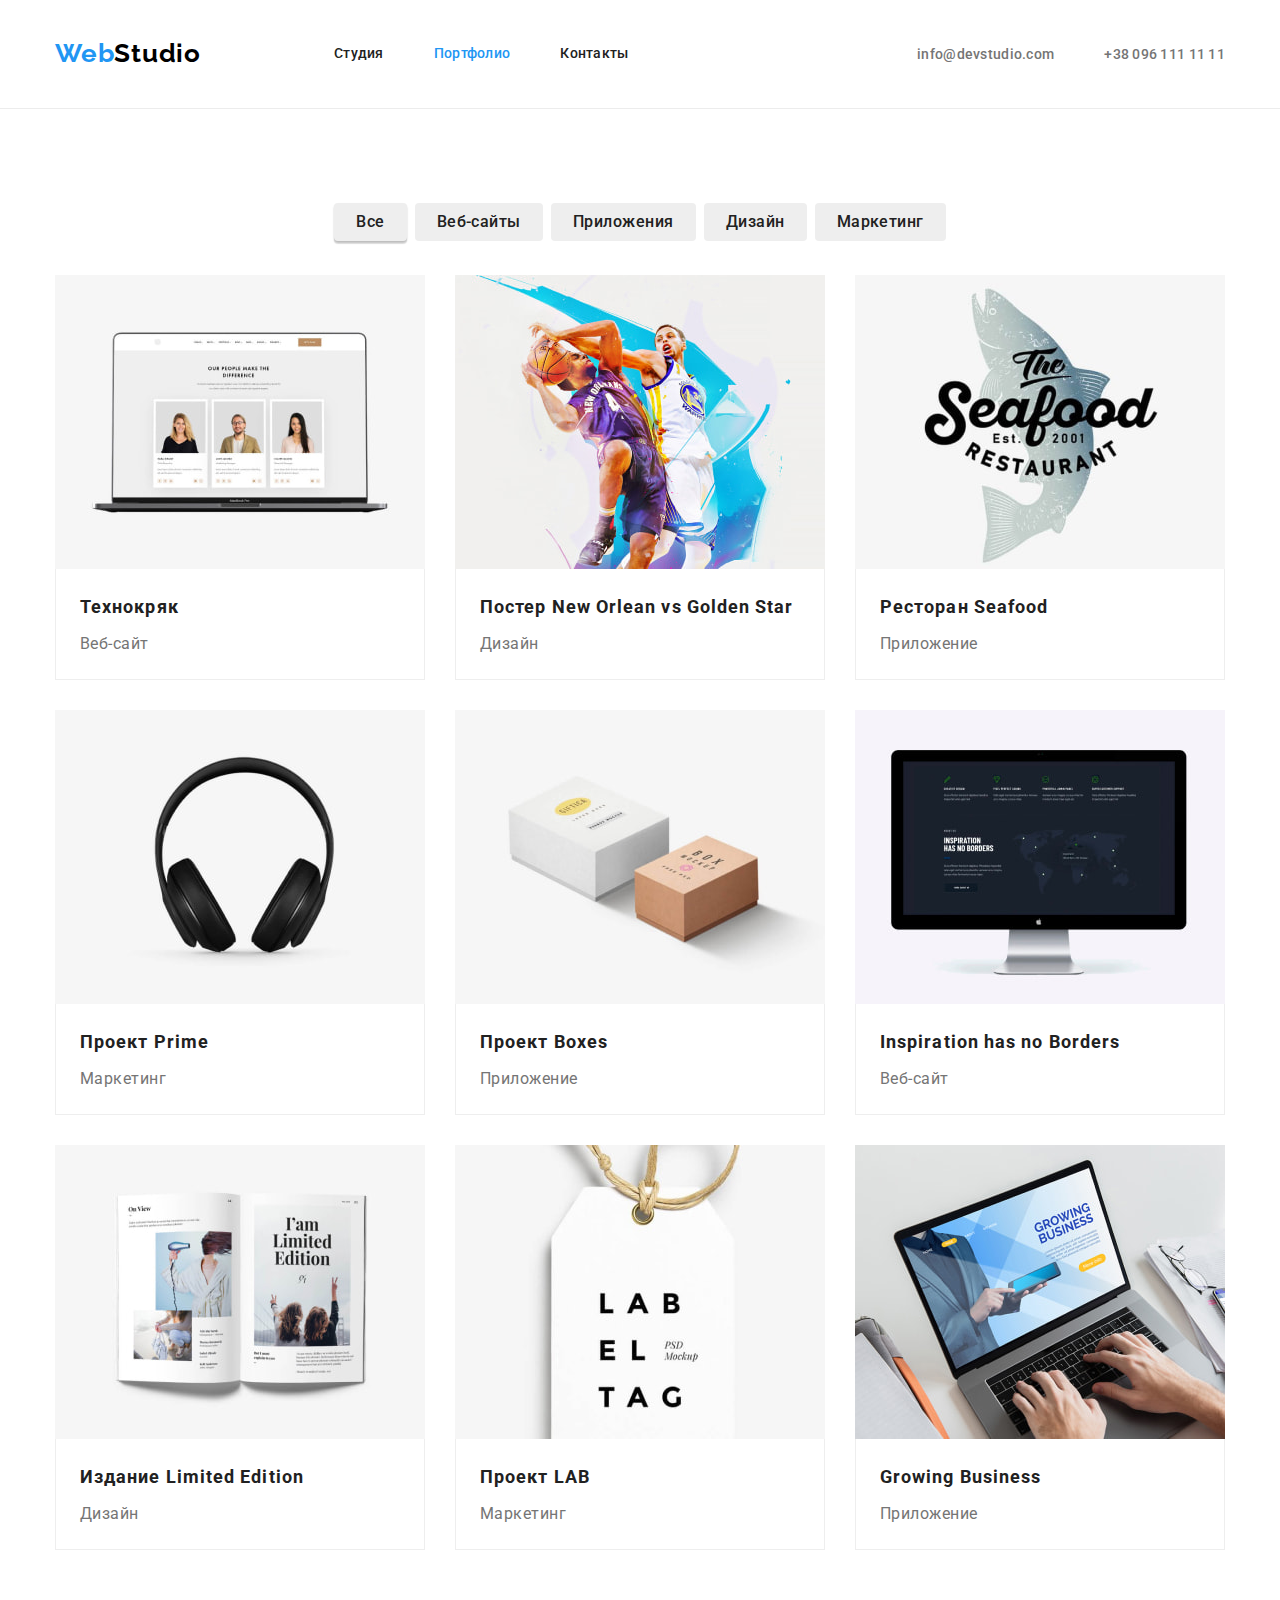
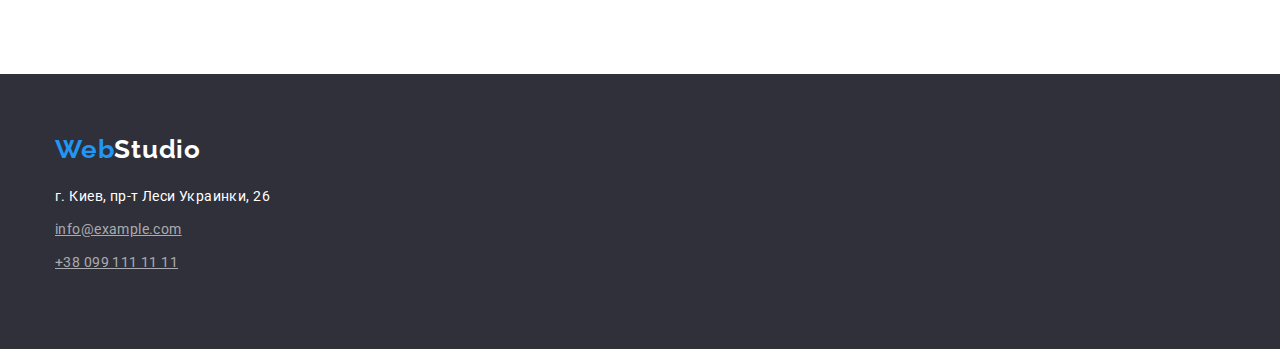
==== commit 63644da1: "исправляет все ошибки по дз3" ====
--- a/portfolio.html
+++ b/portfolio.html
@@ -49,7 +49,7 @@
       <section class="portfolio section">
         <div class="container portfolio-container">
           <h1 class="visually-hidden">Портфолио</h1>
-          <ul class="portfolio-nav">
+          <ul class="portfolio-nav list">
             <li class="list navigation-list">
               <button class="button active" type="button">Все</button>
             </li>
@@ -66,7 +66,7 @@
               <button class="button" type="button">Маркетинг</button>
             </li>
           </ul>
-          <ul class="portfolio-title">
+          <ul class="portfolio-title list">
             <li class="portfolio-list">
               <a class="link portfolio-link" href="#">
                 <img
--- a/css/styles.css
+++ b/css/styles.css
@@ -66,6 +66,8 @@
   color: var(--accent-secondary-text-color);
   background-color: var(--buton-bg-color);
 
+  border: none;
+  border-radius: 4px;
   cursor: pointer;
 }
 
@@ -85,7 +87,7 @@
 
 .container {
   /* outline: 1px solid tomato; */
-  width: 1230px;
+  width: 1200px;
 
   padding-left: 15px;
   padding-right: 15px;
@@ -102,7 +104,7 @@
 .list {
   list-style: none;
   margin: 0;
-  padding: 0%;
+  padding: 0;
 }
 
 .link {
@@ -113,7 +115,9 @@
 /* Logo */
 
 .logo-link {
-  margin-right: 90px;
+  margin-top: 24px;
+  margin-right: 93px;
+  margin-bottom: 25px;
 
   font-family: var(--secondary-font);
   font-weight: 700;
@@ -133,7 +137,7 @@
 /* Header */
 
 .header {
-  border: 1px solid black;
+  border-bottom: 1px solid var(--header-line-color);
 }
 
 .header-container {
@@ -187,7 +191,6 @@
 
 .header-contacts {
   display: flex;
-  align-items: center;
 
   margin-left: auto;
 }
@@ -223,9 +226,7 @@
 
 .hero {
   padding-top: 200px;
-  padding-right: 0;
   padding-bottom: 200px;
-  padding-left: 0;
 
   text-align: center;
 
@@ -245,11 +246,9 @@
   color: var(--accent-secondary-text-color);
 }
 
-.button {
-  margin-bottom: 30px;
-  border: none;
-  border-radius: 4px;
-  cursor: pointer;
+.button-hero {
+  margin: 0 auto;
+  padding: 10px 32px;
 }
 
 .link.active {
@@ -289,17 +288,16 @@
   font-size: 14px;
   line-height: 1.71;
 
-  color: var(--main-text-color);
+  color: var(--secondary-text-color);
 }
 
 /* Employment */
-.work-section {
-  padding-top: 0%;
+.work {
+  padding-top: 0;
 }
 
 .work-photo {
   display: flex;
-  padding: 0;
 }
 
 .work-list {
@@ -311,6 +309,8 @@
 }
 
 .work-title {
+  margin-bottom: 50px;
+
   font-weight: 700;
   font-size: 36px;
   line-height: 1.17;
@@ -353,6 +353,8 @@
 }
 
 .team-title {
+  margin-bottom: 50px;
+
   font-weight: 700;
   font-size: 36px;
   line-height: 1.17;
@@ -392,11 +394,6 @@
   padding-bottom: 60px;
 
   background-color: var(--main-bg-color);
-  text-decoration: none;
-}
-
-.logo-link {
-  margin-bottom: 20px;
 }
 
 .logo-down {
@@ -414,6 +411,7 @@
 }
 .address-list {
   padding-inline-start: 0;
+  margin-top: 20px;
 }
 
 .address .address-list {
@@ -457,8 +455,6 @@
 /* Portfolio Page */
 
 .portfolio-container {
-  padding-top: 94px;
-  padding-bottom: 94px;
   margin-top: 0;
   margin-bottom: 0;
 }
@@ -478,9 +474,6 @@
   margin-right: 0;
 }
 
-.portfolio {
-  list-style: none;
-}
 .button.active {
   color: var(--accent-secondary-text-color);
   background-color: var(--accent-text-color);
@@ -516,12 +509,11 @@
 .portfolio-title {
   display: flex;
   flex-wrap: wrap;
-  padding: 0;
 }
 .portfolio-list {
   flex-basis: 370px;
-  margin-top: 34px;
   margin-right: 30px;
+  margin-bottom: 30px;
 
   background-color: var(--accent-secondary-text-color);
 }
@@ -554,7 +546,3 @@
 
   color: var(--secondary-text-color);
 }
-
-.portfolio-title {
-  list-style: none;
-}
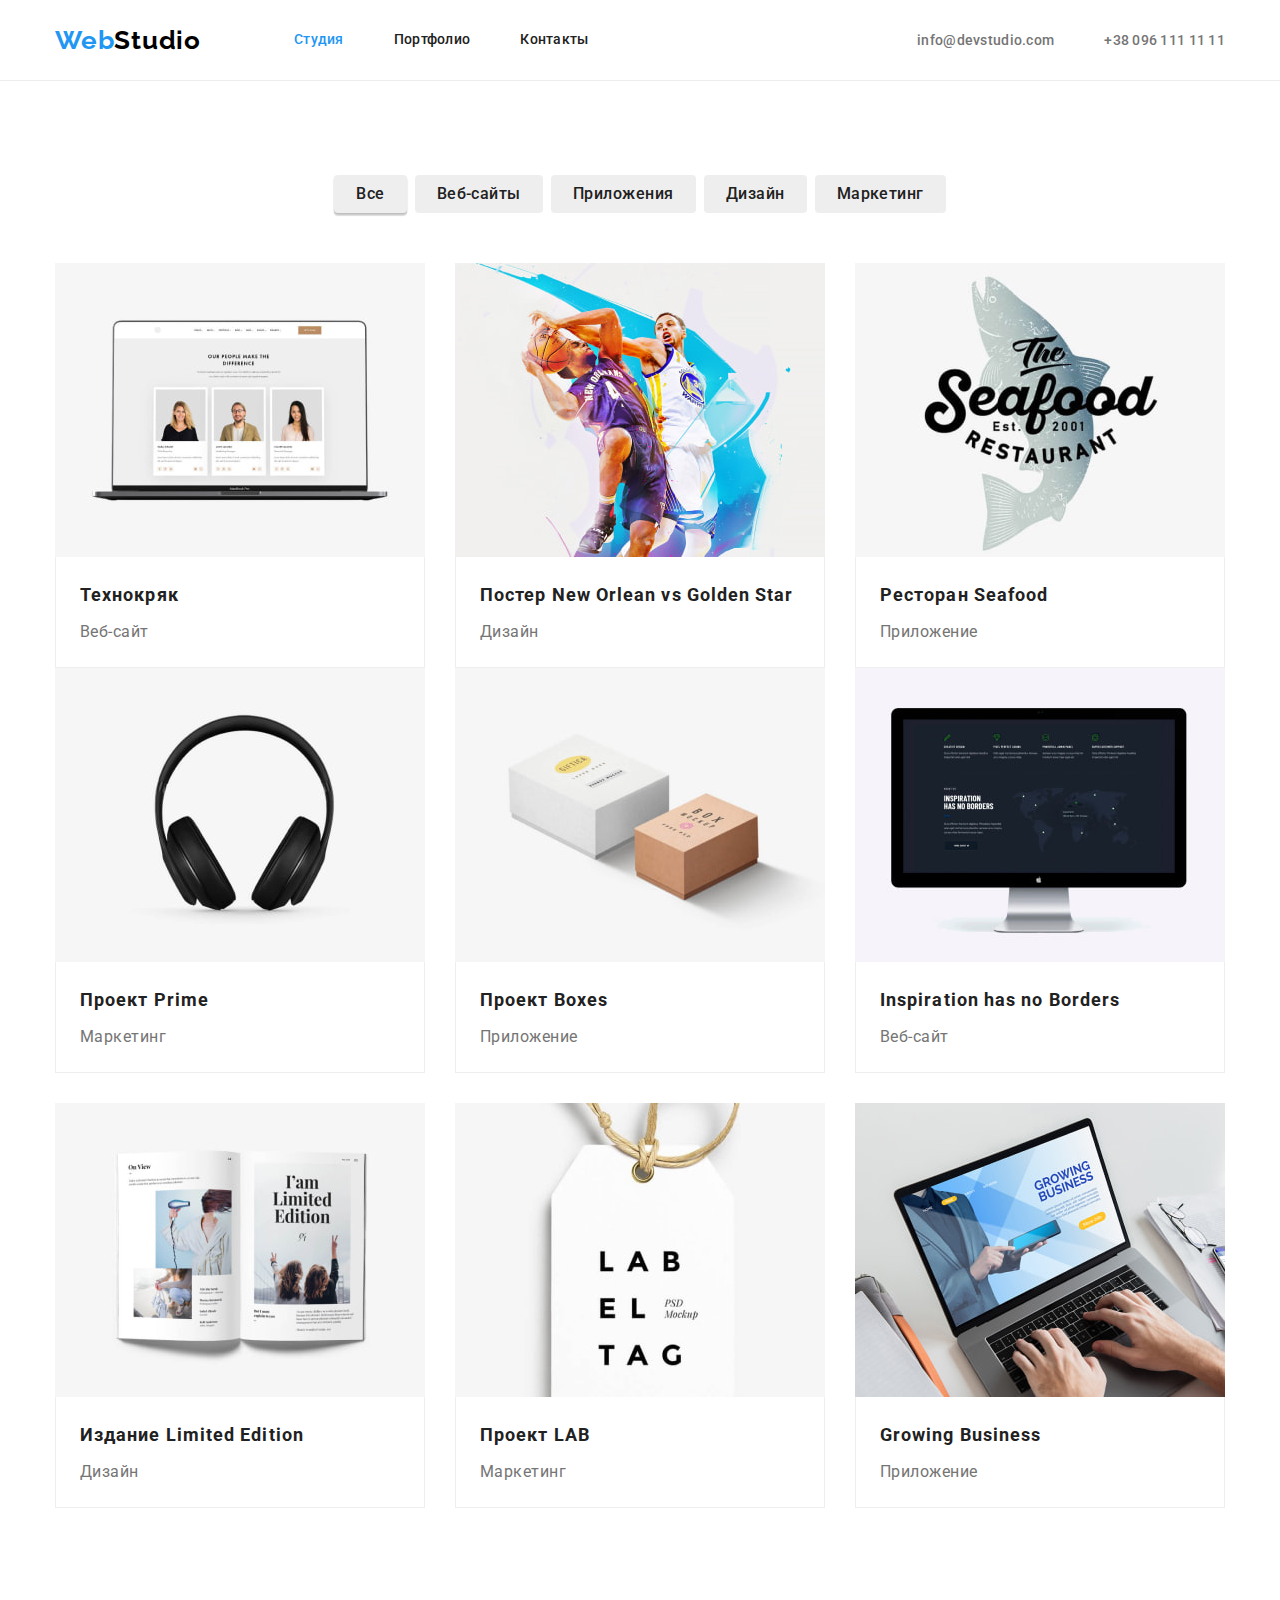
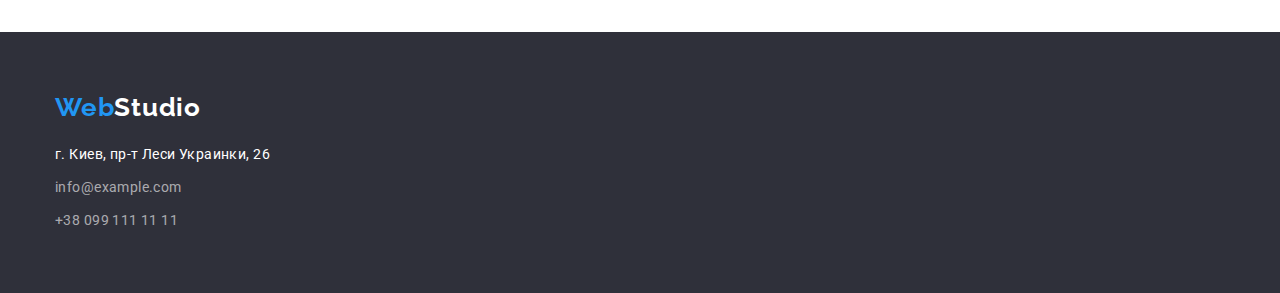
==== commit b212e581: "исправляет ошибки по дз3(2)" ====
--- a/portfolio.html
+++ b/portfolio.html
@@ -27,16 +27,16 @@
       <div class="container header-container">
         <a class="logo-link" href="index.html" lang="en">Web<span class="logo-up">Studio</span></a>
         <nav class="header-nav">
-          <ul class="site-nav">
-            <li class="list nav-list"><a href="index.html" class="link nav-link">Студия</a></li>
+          <ul class="site-nav list">
+            <li class="list nav-list"><a href="" class="link active nav-link">Студия</a></li>
             <li class="list nav-list">
-              <a href="./portfolio.html" class="link active nav-link">Портфолио</a>
+              <a href="./portfolio.html" class="link nav-link">Портфолио</a>
             </li>
             <li class="list nav-list"><a href="" class="link nav-link">Контакты</a></li>
           </ul>
         </nav>
-        <ul class="header-contacts">
-          <li class="list list-contacts">
+        <ul class="header-contacts list">
+          <li class="list-contacts">
             <a href="mailto:info@devstudio.com" class="contacts">info@devstudio.com</a>
           </li>
           <li class="list"><a href="tel:+380961111111" class="contacts">+38 096 111 11 11</a></li>
@@ -50,19 +50,19 @@
         <div class="container portfolio-container">
           <h1 class="visually-hidden">Портфолио</h1>
           <ul class="portfolio-nav list">
-            <li class="list navigation-list">
+            <li class="navigation-list">
               <button class="button active" type="button">Все</button>
             </li>
-            <li class="list navigation-list">
+            <li class="navigation-list">
               <button class="button" type="button">Веб-сайты</button>
             </li>
-            <li class="list navigation-list">
+            <li class="navigation-list">
               <button class="button" type="button">Приложения</button>
             </li>
-            <li class="list navigation-list">
+            <li class="navigation-list">
               <button class="button" type="button">Дизайн</button>
             </li>
-            <li class="list navigation-list">
+            <li class="navigation-list">
               <button class="button" type="button">Маркетинг</button>
             </li>
           </ul>
@@ -205,7 +205,7 @@
           >Web<span class="logo-down">Studio</span></a
         >
         <address class="adress">
-          <ul class="address-list">
+          <ul class="address-list list">
             <li class="list address-item">
               <a
                 class="link"
@@ -215,11 +215,11 @@
                 >г. Киев, пр-т Леси Украинки, 26</a
               >
             </li>
-            <li class="link address-item">
-              <a class="link-footer" href="mailto:info@example.com">info@example.com</a>
-            </li>
-            <li class="link address-item">
-              <a class="link-footer" href="tel:+380991111111">+38 099 111 11 11</a>
+            <li class="address-item">
+              <a class="link-footer link" href="mailto:info@example.com">info@example.com</a>
+            </li>
+            <li class="address-item">
+              <a class="link-footer link" href="tel:+380991111111">+38 099 111 11 11</a>
             </li>
           </ul>
         </address>
--- a/css/styles.css
+++ b/css/styles.css
@@ -115,9 +115,7 @@
 /* Logo */
 
 .logo-link {
-  margin-top: 24px;
   margin-right: 93px;
-  margin-bottom: 25px;
 
   font-family: var(--secondary-font);
   font-weight: 700;
@@ -383,8 +381,8 @@
 }
 
 .team-cards {
-  margin-top: 30px;
-  margin-bottom: 30px;
+  padding-top: 30px;
+  padding-bottom: 30px;
 }
 
 /* Footer */
@@ -461,9 +459,8 @@
 
 .portfolio-nav {
   display: flex;
-  margin-bottom: 34px;
+  margin-bottom: 50px;
   justify-content: center;
-  padding: 0;
 }
 
 .navigation-list {
@@ -518,8 +515,12 @@
   background-color: var(--accent-secondary-text-color);
 }
 
-.portfolio-list.portfolio-list:nth-child(3n) {
+.portfolio-list:nth-child(3n) {
   margin-right: 0;
+}
+
+.portfolio-list:nth-child(-n + 3) {
+  margin-bottom: 0;
 }
 
 .portfolio-project {
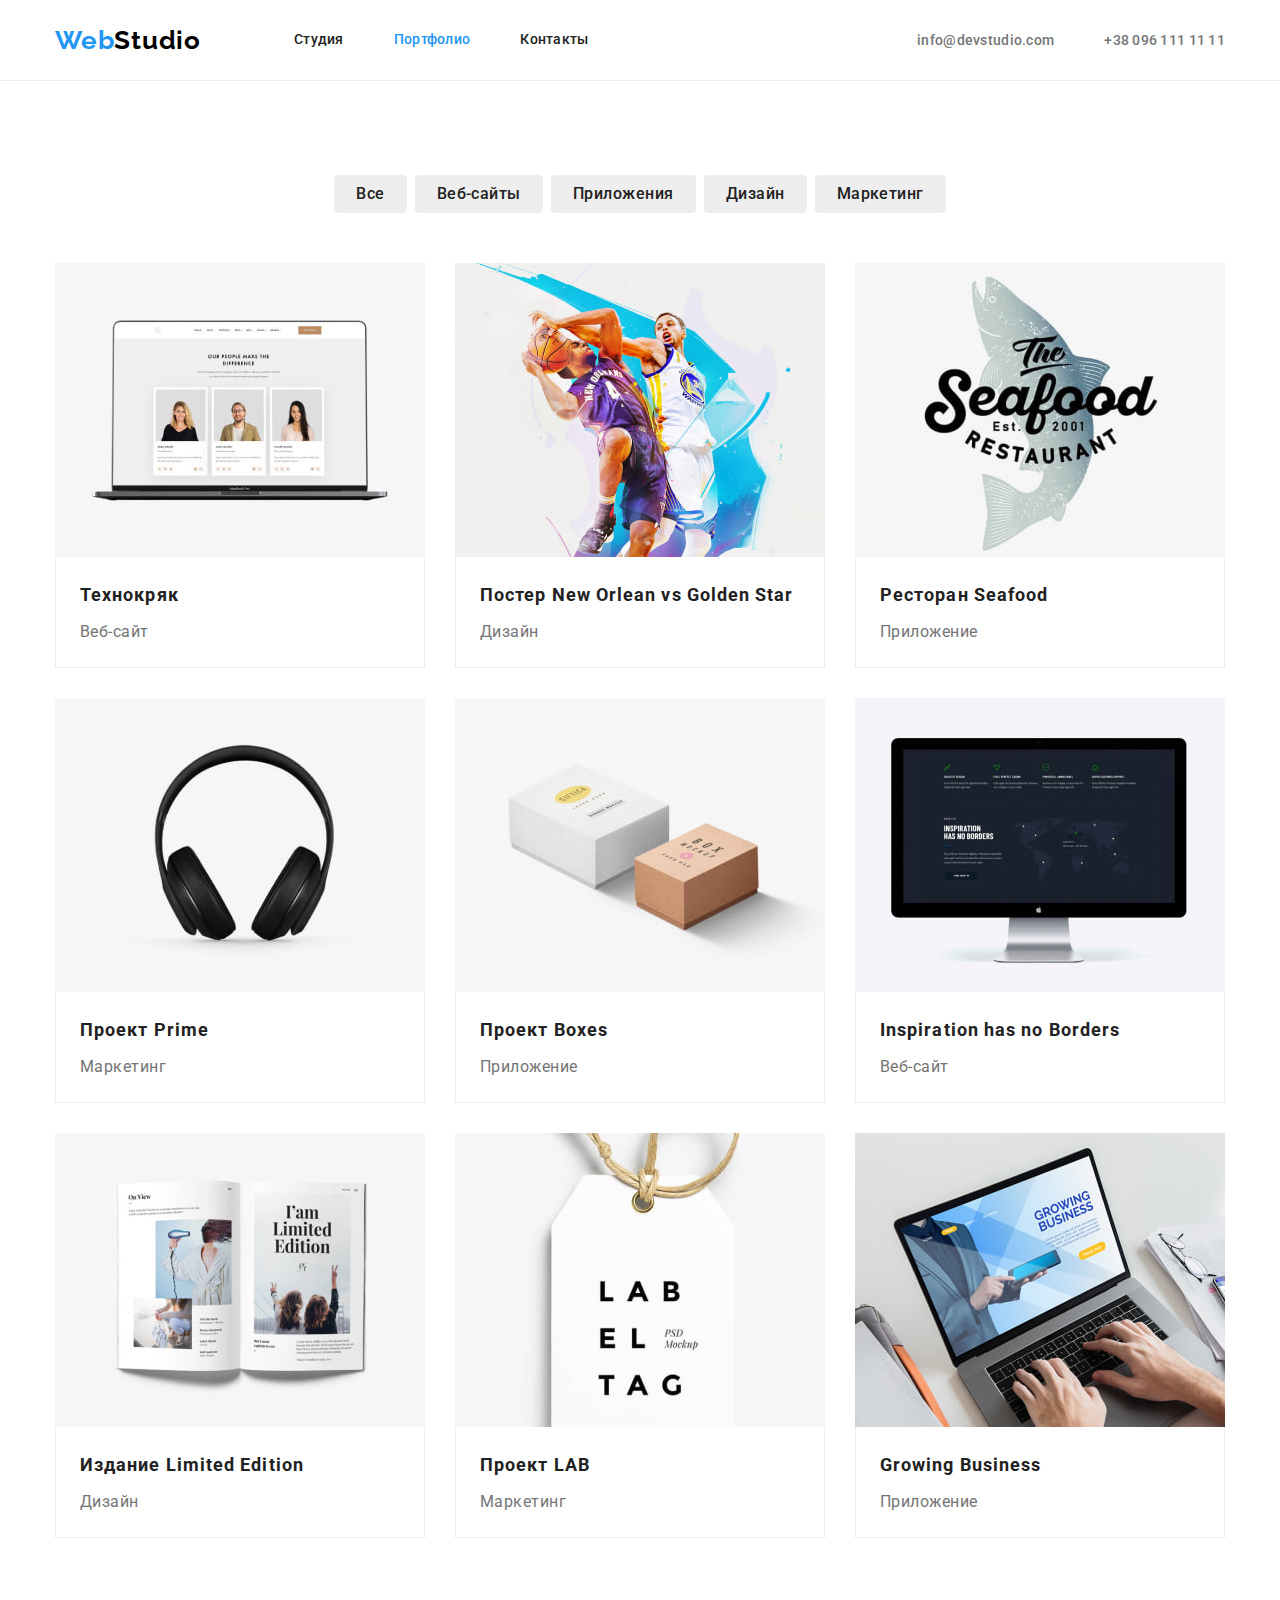
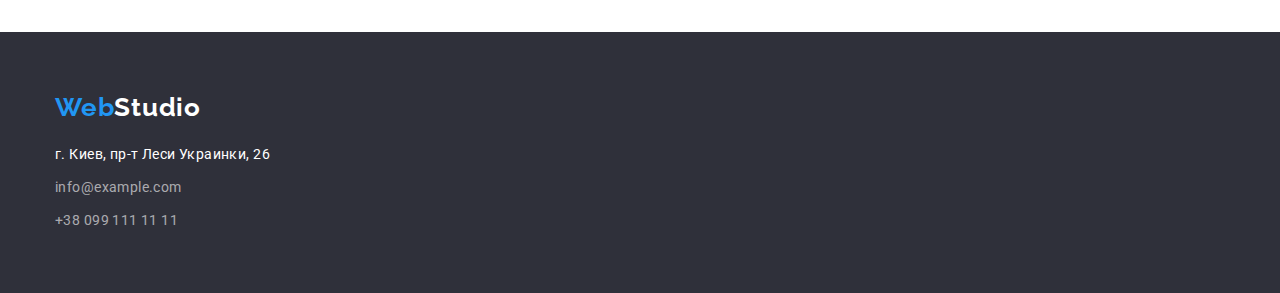
==== commit e713b1af: "доделывает правки по третьему дз" ====
--- a/portfolio.html
+++ b/portfolio.html
@@ -28,9 +28,9 @@
         <a class="logo-link" href="index.html" lang="en">Web<span class="logo-up">Studio</span></a>
         <nav class="header-nav">
           <ul class="site-nav list">
-            <li class="list nav-list"><a href="" class="link active nav-link">Студия</a></li>
+            <li class="list nav-list"><a href="index.html" class="link nav-link">Студия</a></li>
             <li class="list nav-list">
-              <a href="./portfolio.html" class="link nav-link">Портфолио</a>
+              <a href="./portfolio.html" class="link active nav-link">Портфолио</a>
             </li>
             <li class="list nav-list"><a href="" class="link nav-link">Контакты</a></li>
           </ul>
@@ -201,7 +201,7 @@
     <!-- Футер -->
     <footer class="footer">
       <div class="container">
-        <a href="index.html" lang="en" class="logo-link"
+        <a class="logo-link" href="index.html" lang="en"
           >Web<span class="logo-down">Studio</span></a
         >
         <address class="adress">
--- a/css/styles.css
+++ b/css/styles.css
@@ -49,6 +49,8 @@
 }
 
 address {
+  margin-top: 20px;
+
   font-style: normal;
 }
 
@@ -398,9 +400,6 @@
   color: var(--accent-secondary-text-color);
 }
 
-.address {
-  font-style: normal;
-}
 .address-item {
   margin-bottom: 9px;
 }
@@ -438,6 +437,11 @@
   color: var(--accent-text-color);
 }
 
+.address-list .link:hover,
+.address-list .link:focus {
+  color: var(--accent-text-color);
+}
+
 .address-list .list:hover,
 .address-list .list:focus {
   color: var(--accent-text-color);
@@ -474,7 +478,7 @@
 .button.active {
   color: var(--accent-secondary-text-color);
   background-color: var(--accent-text-color);
-  box-shadow: var(--btn-shadow);
+  /* box-shadow: var(--btn-shadow); */
   border-radius: 4px;
 }
 .portfolio .button {
@@ -519,7 +523,7 @@
   margin-right: 0;
 }
 
-.portfolio-list:nth-child(-n + 3) {
+.portfolio-list:nth-last-child(-n + 3) {
   margin-bottom: 0;
 }
 
